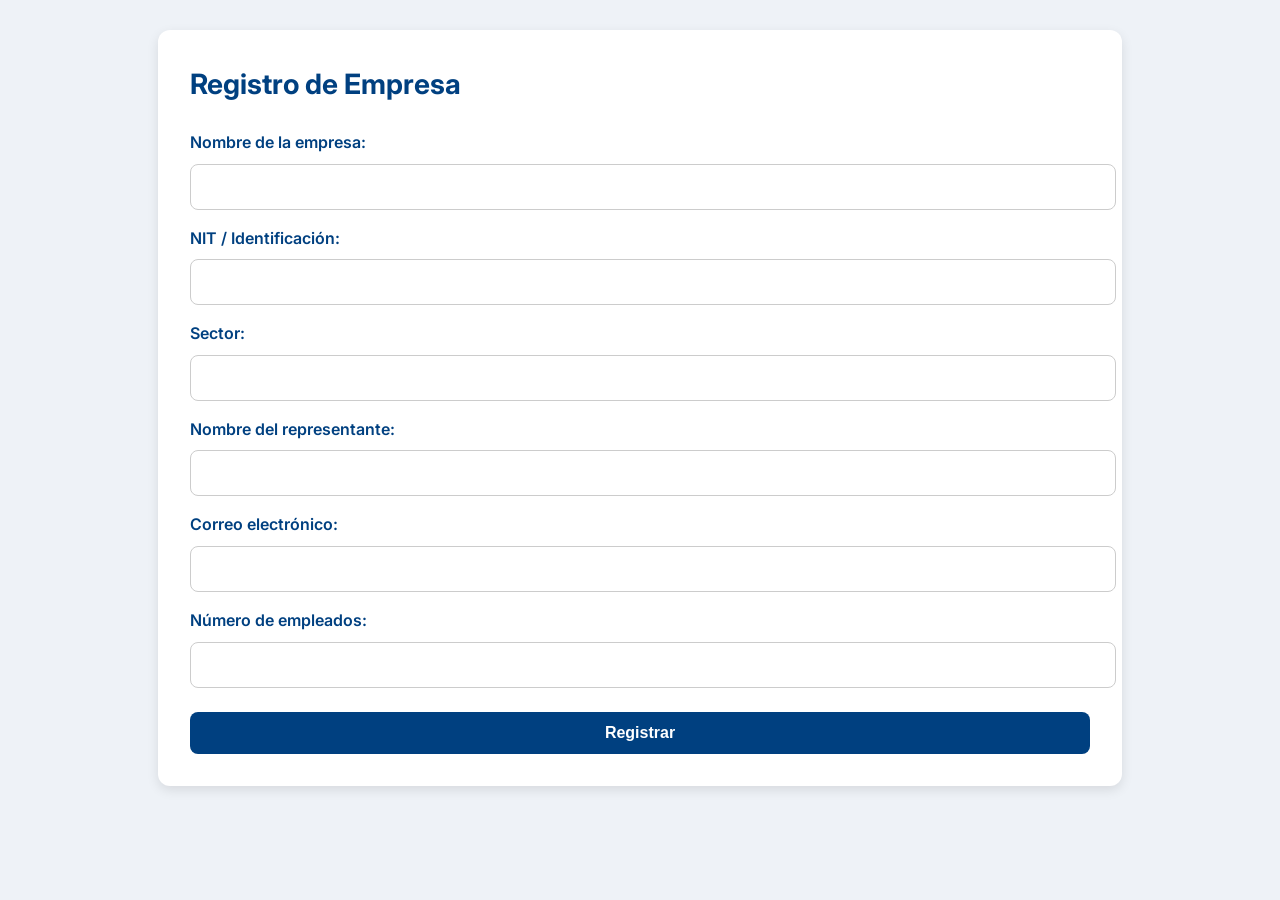
==== index.html @ 95d11a18 "Initial commit" ====
<!DOCTYPE html>
<html lang="es">
<head>
    <meta charset="UTF-8">
    <meta name="viewport" content="width=device-width,initial-scale=1">
    <title>Capacitación ISO 9001 — Curso y Checklist</title>
    <meta name="description" content="Curso interactivo ISO 9001 con checklist, quiz y recursos para despliegue."/>
    
    <style>
        @import url('https://fonts.googleapis.com/css2?family=Inter:wght@400;600;700&display=swap');

        /* Variables y estilos generales */
        :root {
            --bg-color: #eef2f7;
            --header-bg: #004080;
            --header-text: #ffffff;
            --card-bg: #ffffff;
            --primary-color: #004080;
            --secondary-color: #0066cc;
            --text-color: #333;
            --muted-color: #6b7280;
            --shadow: 0 4px 12px rgba(0,0,0,0.1);
        }

        body {
            font-family: 'Inter', 'Segoe UI', Arial, sans-serif;
            margin: 0;
            background: var(--bg-color);
            color: var(--text-color);
            line-height: 1.6;
        }

        /* Estructura principal y animaciones */
        section {
            margin: 30px auto;
            padding: 2rem;
            max-width: 900px;
            border-radius: 12px;
            background: var(--card-bg);
            box-shadow: var(--shadow);
            opacity: 0;
            transform: translateY(20px);
            animation: fadeIn 0.8s forwards;
            transition: transform 0.3s ease, box-shadow 0.3s ease;
        }

        section:hover {
            transform: translateY(18px);
            box-shadow: 0 6px 15px rgba(0,0,0,0.15);
        }

        @keyframes fadeIn {
            to {
                opacity: 1;
                transform: translateY(0);
            }
        }
        
        header {
            background: var(--header-bg);
            color: var(--header-text);
            padding: 2.5rem 2rem;
            text-align: center;
            box-shadow: var(--shadow);
        }

        header h1 {
            margin: 0 0 0.5rem 0;
            font-size: 2rem;
        }

        header p {
            margin: 0;
            font-size: 1rem;
            color: rgba(255, 255, 255, 0.8);
        }

        h2 {
            color: var(--primary-color);
            margin-top: 0;
            font-size: 1.75rem;
        }

        h3 {
            color: var(--secondary-color);
            margin-top: 2rem;
            margin-bottom: 1rem;
        }
        
        /* Formulario y botones */
        label {
            display: block;
            margin-top: 1rem;
            font-weight: 600;
            color: var(--primary-color);
        }

        input, textarea {
            width: 100%;
            padding: 12px;
            margin-top: 0.5rem;
            border-radius: 8px;
            border: 1px solid #ccc;
            font-size: 1rem;
            font-family: inherit;
            transition: border-color 0.3s ease;
        }

        input:focus, textarea:focus {
            outline: none;
            border-color: var(--secondary-color);
        }
        
        button {
            width: 100%;
            padding: 12px;
            margin-top: 1.5rem;
            border-radius: 8px;
            border: none;
            font-size: 1rem;
            font-weight: 600;
            background: var(--primary-color);
            color: var(--header-text);
            cursor: pointer;
            transition: background-color 0.3s ease, transform 0.2s ease;
        }

        button:hover {
            background: var(--secondary-color);
            transform: translateY(-2px);
        }

        #registroExitoso button {
            margin-top: 1rem;
        }
        
        /* Secciones ocultas */
        .seccion-oculta {
            display: none;
        }
        
        /* Lista y checklist */
        ul, ol {
            padding-left: 20px;
        }
        
        li {
            margin-bottom: 0.5rem;
        }

        .checklist-item {
            display: flex;
            align-items: center;
            gap: 12px;
            background: #f8f9fc;
            padding: 12px;
            border: 1px solid #ddd;
            border-radius: 8px;
            margin-bottom: 0.75rem;
            transition: background-color 0.3s ease, transform 0.2s ease;
        }

        .checklist-item:hover {
            background-color: #eef2f7;
            transform: translateX(5px);
        }

        .checklist-item input[type="checkbox"] {
            width: auto;
            margin: 0;
            transform: scale(1.2);
        }

        .checklist-item label {
            flex-grow: 1;
            margin: 0;
            cursor: pointer;
        }

        .checklist-item button {
            width: auto;
            padding: 6px 12px;
            margin: 0;
            background-color: #dc3545;
            transition: background-color 0.3s ease, transform 0.2s ease;
        }

        .checklist-item button:hover {
            background-color: #c82333;
            transform: scale(1.05);
        }

        /* Quiz */
        .quiz-question {
            background: #f8f9fc;
            padding: 1.5rem;
            border-radius: 8px;
            border: 1px solid #ddd;
            margin-bottom: 1rem;
            transition: transform 0.2s ease, box-shadow 0.2s ease;
        }
        
        .quiz-question:hover {
            transform: scale(1.02);
            box-shadow: 0 4px 8px rgba(0,0,0,0.05);
        }

        .quiz-question strong {
            display: block;
            margin-bottom: 1rem;
            font-size: 1.1rem;
        }

        .quiz-question div {
            padding: 10px;
            border-radius: 6px;
            border: 1px solid #e0e0e0;
            margin-top: 0.5rem;
            cursor: pointer;
            transition: background-color 0.3s ease, border-color 0.3s ease, transform 0.2s ease;
        }

        .quiz-question div:hover {
            background-color: #eef2f7;
            transform: translateY(-2px);
        }

        .quiz-question div.selected {
            background-color: #d4edda;
            border-color: #28a745;
            font-weight: 600;
            animation: popIn 0.3s forwards;
        }

        @keyframes popIn {
            0% { transform: scale(0.9); opacity: 0; }
            100% { transform: scale(1); opacity: 1; }
        }

        #quiz-result {
            margin-top: 1rem;
            font-weight: 600;
        }

        /* Certificado */
        #certificate {
            text-align: center;
            padding: 2rem;
            background-color: #f7f9fc;
            border: 2px dashed var(--primary-color);
            transition: transform 0.5s ease-in-out;
            animation: bounceIn 1s forwards;
        }

        @keyframes bounceIn {
            0% { transform: scale(0.3); opacity: 0; }
            50% { transform: scale(1.1); }
            100% { transform: scale(1); opacity: 1; }
        }

        #certificate h3 {
            margin-top: 0;
            color: var(--primary-color);
        }

        /* Enlaces de navegación */
        .nav-button {
            width:auto; 
            margin:0 5px; 
            background: var(--primary-color); 
            color:white; 
            text-decoration:none; 
            padding:12px 20px; 
            border-radius:8px; 
            transition: background-color 0.3s, transform 0.2s;
            display: inline-block;
        }

        .nav-button:hover {
            background: var(--secondary-color);
            transform: translateY(-2px);
        }
    </style>
</head>
<body>

    <section id="registro-empresa">
        <h2>Registro de Empresa</h2>
        <form id="formRegistro">
            <label>Nombre de la empresa:</label>
            <input type="text" id="empresa" required>
            <label>NIT / Identificación:</label>
            <input type="text" id="nit" required>
            <label>Sector:</label>
            <input type="text" id="sector" required>
            <label>Nombre del representante:</label>
            <input type="text" id="representante" required>
            <label>Correo electrónico:</label>
            <input type="email" id="correo" required>
            <label>Número de empleados:</label>
            <input type="number" id="empleados" required>
            <button type="submit">Registrar</button>
        </form>

        <div id="registroExitoso" class="seccion-oculta" style="margin-top:15px;">
            <h3>✅ Registro exitoso</h3>
            <p>Bienvenido <span id="empresaGuardada"></span> al curso de Capacitación ISO 9001.</p>
            <button onclick="iniciarCapacitacion()">Iniciar capacitación</button>
        </div>
    </section>

    <div id="cursoCapacitacion" class="seccion-oculta">
        <header>
            <img src="data:image/svg+xml,%3Csvg xmlns='http://www.w3.org/2000/svg' width='52' height='52' viewBox='0 0 24 24'%3E%3Crect width='24' height='24' rx='6' fill='%230b63d6'/%3E%3Ctext x='50%25' y='58%25' font-size='12' font-family='Arial' text-anchor='middle' fill='white'%3EQ%3C/text%3E%3C/svg%3E" alt="logo">
            <div>
                <h1>Capacitación ISO 9001 — Curso y Checklist</h1>
                <p>Incluye checklist, exportable, quiz con certificado y recursos para despliegue.</p>
            </div>
            <div>
                <button onclick="exportAll()">Exportar checklist (CSV)</button>
                <button onclick="resetChecklist()">Reset checklist</button>
            </div>
        </header>
        
        <nav style="text-align:center; padding:15px; background:#fff; border-radius:12px; margin:20px auto; max-width:900px; box-shadow:var(--shadow)">
            <a href="#contenido" class="nav-button">Contenido</a>
            <a href="#checklist" class="nav-button">Checklist</a>
            <a href="#quiz" class="nav-button">Quiz</a>
            <a href="#recursos" class="nav-button">Recursos</a>
        </nav>

        <main>
            <section id="contenido">
                <h2>Contenido del curso</h2>
                <div id="mod-1">
                    <h3>Módulo 1 — Introducción a ISO 9001</h3>
                    <p>Contexto, beneficios y estructura de alto nivel.</p>
                    <ul>
                        <li>Historia y evolución</li>
                        <li>Principios de la gestión de calidad</li>
                    </ul>
                </div>
                <div id="mod-2">
                    <h3>Módulo 2 — Requisitos clave</h3>
                    <p>Cláusulas principales y su interpretación práctica.</p>
                    <ul>
                        <li>Contexto de la organización (4)</li>
                        <li>Liderazgo (5) y planificación (6)</li>
                        <li>Operación (8) y soporte (7)</li>
                        <li>Evaluación del desempeño (9) y mejora (10)</li>
                    </ul>
                </div>
                <div id="mod-3">
                    <h3>Módulo 3 — Implementación práctica</h3>
                    <p>Cómo iniciar, priorizar y documentar.</p>
                    <ol>
                        <li>Diagnóstico y mapa de procesos</li>
                        <li>Definición de alcance y política</li>
                        <li>Registros, procedimientos y responsabilidades</li>
                    </ol>
                </div>
                <div id="mod-4">
                    <h3>Módulo 4 — Auditoría y mejora</h3>
                    <p>Preparación de auditorías, no conformidades y acciones correctivas.</p>
                </div>
                <hr>
                <section id="recursos">
                    <h3>Recursos y plantillas</h3>
                    <ul>
                        <li><a href="#">Plantilla: Política de Calidad (DOCX)</a></li>
                        <li><a href="#">Checklist de Auditoría Interna (XLSX)</a></li>
                        <li><a href="#">Ejemplo: Informe de No Conformidad (PDF)</a></li>
                    </ul>
                    <p>(Reemplaza los enlaces con tus archivos o rutas internas.)</p>
                </section>
            </section>

            <section id="checklist">
                <h2>Checklist de verificación (guardado local)</h2>
                <p>Marca los ítems y guarda el estado en tu navegador. También puedes exportar como CSV.</p>
                <div id="checklist-list"></div>
                <div>
                    <button onclick="addCustomItem()">Añadir ítem</button>
                    <button onclick="saveChecklist()">Guardar (local)</button>
                    <button onclick="exportChecklist()">Exportar visible (CSV)</button>
                    <button onclick="openNotes()">Notas de auditoría</button>
                </div>
                <div id="notes" class="seccion-oculta">
                    <h4>Notas de auditoría</h4>
                    <textarea id="audit-notes" placeholder="Escribe observaciones..."></textarea>
                    <div><button onclick="saveNotes()">Guardar notas</button></div>
                </div>
            </section>

            <section id="quiz">
                <h2>Quiz: Comprueba tus conocimientos</h2>
                <p>Responde y, si alcanzas 60% o más, genera certificado.</p>
                <div id="quiz-area">
                    </div>
                <div>
                    <button onclick="submitQuiz()">Enviar respuestas</button>
                    <div id="quiz-result"></div>
                </div>
                <div id="certificate" class="seccion-oculta">
                    <div>
                        <h3>Certificado de participación</h3>
                        <p id="cert-name">Nombre: —</p>
                        <p id="cert-score">Puntaje: —</p>
                        <p>Imprime o guarda esta sección como PDF.</p>
                        <div><button onclick="window.print()">Imprimir / Guardar PDF</button></div>
                    </div>
                </div>
            </section>
        </main>
        
        <aside style="text-align:center; padding:15px; background:#fff; border-radius:12px; margin:20px auto; max-width:900px; box-shadow:var(--shadow)">
            <h3>Información adicional</h3>
            <p>Este curso fue diseñado para ser un recurso simple y portable.</p>
            <p>Se puede desplegar en cualquier servidor estático como GitHub Pages o Netlify.</p>
        </aside>

        <footer>
            © Curso ISO 9001 • Generado automáticamente • Versión: 2.1
        </footer>
    </div>

    <script>
        // Funciones del formulario de registro
        document.getElementById("formRegistro").addEventListener("submit", function(e){
            e.preventDefault();
            const registro = {
                empresa: document.getElementById("empresa").value,
                nit: document.getElementById("nit").value,
                sector: document.getElementById("sector").value,
                representante: document.getElementById("representante").value,
                correo: document.getElementById("correo").value,
                empleados: document.getElementById("empleados").value
            };
            localStorage.setItem("registroEmpresa", JSON.stringify(registro));
            document.getElementById("empresaGuardada").textContent = registro.empresa;
            document.getElementById("formRegistro").style.display = "none";
            document.getElementById("registroExitoso").style.display = "block";
        });

        function iniciarCapacitacion(){
            document.getElementById("registro-empresa").style.display = "none";
            document.getElementById("cursoCapacitacion").style.display = "block";
        }

        // Funciones del checklist y quiz
        const DEFAULT_CHECKLIST = [
            {id: 'cl1', text: 'La política de calidad está documentada y comunicada.', done:false},
            {id: 'cl2', text: 'Los objetivos de calidad son medibles y están actualizados.', done:false},
            {id: 'cl3', text: 'Se han identificado y evaluado riesgos y oportunidades.', done:false},
            {id: 'cl4', text: 'Existen registros de capacitación del personal.', done:false},
            {id: 'cl5', text: 'Se realizan auditorías internas periódicas.', done:false},
            {id: 'cl6', text: 'Se aplican acciones correctivas y se verifican sus resultados.', done:false},
            {id: 'cl7', text: 'Indicadores de desempeño son monitoreados y analizados.', done:false},
            {id: 'cl8', text: 'Existe un plan de mejora continua actualizado.', done:false}
        ];
        function loadChecklist(){
            const raw = localStorage.getItem('iso_checklist_v2');
            try{
                if(raw){return JSON.parse(raw);} else {return DEFAULT_CHECKLIST.slice();}
            }catch(e){return DEFAULT_CHECKLIST.slice();}
        }
        function renderChecklist(){
            const list = document.getElementById('checklist-list');
            list.innerHTML='';
            const items = loadChecklist();
            items.forEach(item=>{
                const div = document.createElement('div'); div.classList.add('checklist-item');
                const cb = document.createElement('input'); cb.type='checkbox'; cb.id=item.id; cb.checked=!!item.done;
                cb.addEventListener('change',()=>{toggleItem(item.id, cb.checked)});
                const label = document.createElement('label'); label.htmlFor=item.id; label.textContent=item.text;
                const del = document.createElement('button'); del.textContent='Eliminar'; del.onclick=()=>{deleteItem(item.id)};
                div.appendChild(cb); div.appendChild(label); div.appendChild(del);
                list.appendChild(div);
            });
        }
        function saveChecklist(){
            const items = loadChecklist();
            localStorage.setItem('iso_checklist_v2', JSON.stringify(items));
            alert('Checklist guardado en este navegador.');
        }
        function toggleItem(id, val){
            const items = loadChecklist();
            const found = items.map(i=> i.id===id? {...i, done:val}: i);
            localStorage.setItem('iso_checklist_v2', JSON.stringify(found));
            renderChecklist();
        }
        function addCustomItem(){
            const text = prompt('Texto del nuevo ítem:'); if(!text) return;
            const items = loadChecklist();
            const id = 'cl'+Date.now(); items.push({id,text,done:false});
            localStorage.setItem('iso_checklist_v2', JSON.stringify(items)); renderChecklist();
        }
        function deleteItem(id){
            if(!confirm('Eliminar ítem?')) return; const items = loadChecklist().filter(i=>i.id!==id); localStorage.setItem('iso_checklist_v2', JSON.stringify(items)); renderChecklist();
        }
        function exportChecklist(){
            const items = loadChecklist();
            let csv = 'id,text,done\n';
            items.forEach(i=>{csv+=`"${i.id}","${i.text.replace(/\"/g,'""')}",${i.done}\n`;});
            const blob = new Blob([csv],{type:'text/csv'}); const url=URL.createObjectURL(blob);
            const a=document.createElement('a'); a.href=url; a.download='checklist_iso9001.csv'; document.body.appendChild(a); a.click(); a.remove(); URL.revokeObjectURL(url);
        }
        function exportAll(){
            exportChecklist();
        }
        function resetChecklist(){
            if(!confirm('Restablecer checklist por defecto? Se perderán cambios.')) return; localStorage.removeItem('iso_checklist_v2'); renderChecklist();
        }
        function openNotes(){document.getElementById('notes').style.display = 'block';}
        function saveNotes(){const text=document.getElementById('audit-notes').value; localStorage.setItem('iso_notes_v2', text); alert('Notas guardadas.');}
        
        // Load saved notes
        document.addEventListener('DOMContentLoaded',()=>{
            const notes = localStorage.getItem('iso_notes_v2'); if(notes) document.getElementById('audit-notes').value = notes;
            if(!localStorage.getItem('iso_checklist_v2')) localStorage.setItem('iso_checklist_v2', JSON.stringify(DEFAULT_CHECKLIST));
            renderChecklist();
            renderQuiz();
        });

        const QUIZ = [
            {q:'¿Qué representa ISO 9001?', opts:['Un estándar para seguridad de la información','Un estándar para gestión de calidad','Un método de manufactura'], a:1},
            {q:'¿Qué cláusula trata sobre liderazgo?', opts:['4','5','8'], a:1},
            {q:'¿Qué herramienta es útil para analizar causa raíz?', opts:['Diagrama de Ishikawa','Matriz BCG','Análisis PEST'], a:0},
            {q:'¿Qué significa PDCA?', opts:['Plan–Do–Check–Act','Plan–Design–Control–Adjust','Produce–Deliver–Control–Audit'], a:0},
            {q:'Resultado esperado de aplicar ISO 9001', opts:['Mayor satisfacción del cliente','Eliminación total de errores','Menor rotación de personal siempre'], a:0}
        ];
        function renderQuiz(){
            const area = document.getElementById('quiz-area'); area.innerHTML='';
            QUIZ.forEach((item,i)=>{
                const qdiv = document.createElement('div'); qdiv.classList.add('quiz-question'); qdiv.dataset.index=i;
                const strong = document.createElement('strong'); strong.textContent=(i+1)+'. '+item.q; qdiv.appendChild(strong);
                item.opts.forEach((opt,j)=>{
                    const o = document.createElement('div'); o.textContent=opt; o.onclick=()=>{ selectOption(i,j); renderSelected(i,j); };
                    o.dataset.opt=j; qdiv.appendChild(o);
                });
                area.appendChild(qdiv);
            });
        }
        
        const selected = Array(QUIZ.length).fill(null);
        function selectOption(qIndex,optIndex){ selected[qIndex]=optIndex; }
        
        function renderSelected(qIndex,optIndex){ 
            const q = document.querySelectorAll('.quiz-question')[qIndex]; 
            q.querySelectorAll('div').forEach((el,i)=> { 
                if(i===optIndex) el.classList.add('selected'); 
                else el.classList.remove('selected'); 
            }); 
        }

        function submitQuiz(){
            let unanswered = selected.filter(s=>s===null).length;
            if(unanswered>0){ if(!confirm('No has respondido todas las preguntas. Enviar de todas formas?')) return; }
            let score=0; for(let i=0;i<QUIZ.length;i++){ if(selected[i]===QUIZ[i].a) score++; }
            const percent = Math.round((score/QUIZ.length)*100);
            document.getElementById('quiz-result').textContent = `Obtuviste ${score} de ${QUIZ.length} (${percent}%).`;
            if(percent>=60){
                const name = prompt('Nombre para el certificado (o deja vacío):');
                document.getElementById('cert-name').textContent = 'Nombre: ' + (name||'—');
                document.getElementById('cert-score').textContent = 'Puntaje: ' + percent + '%';
                document.getElementById('certificate').style.display = 'block'; document.getElementById('certificate').scrollIntoView({behavior:'smooth'});
            } else { alert('Puntaje insuficiente para certificado. Repasa los módulos y vuelve a intentar.'); }
        }
        
        function saveChecklistState(){
            const items = loadChecklist();
            items.forEach(i=>{ const cb = document.getElementById(i.id); if(cb) i.done = cb.checked; });
            localStorage.setItem('iso_checklist_v2', JSON.stringify(items));
        }
        window.addEventListener('beforeunload', saveChecklistState);
        function exportVisible(){ exportChecklist(); }
    </script>
</body>
</html>
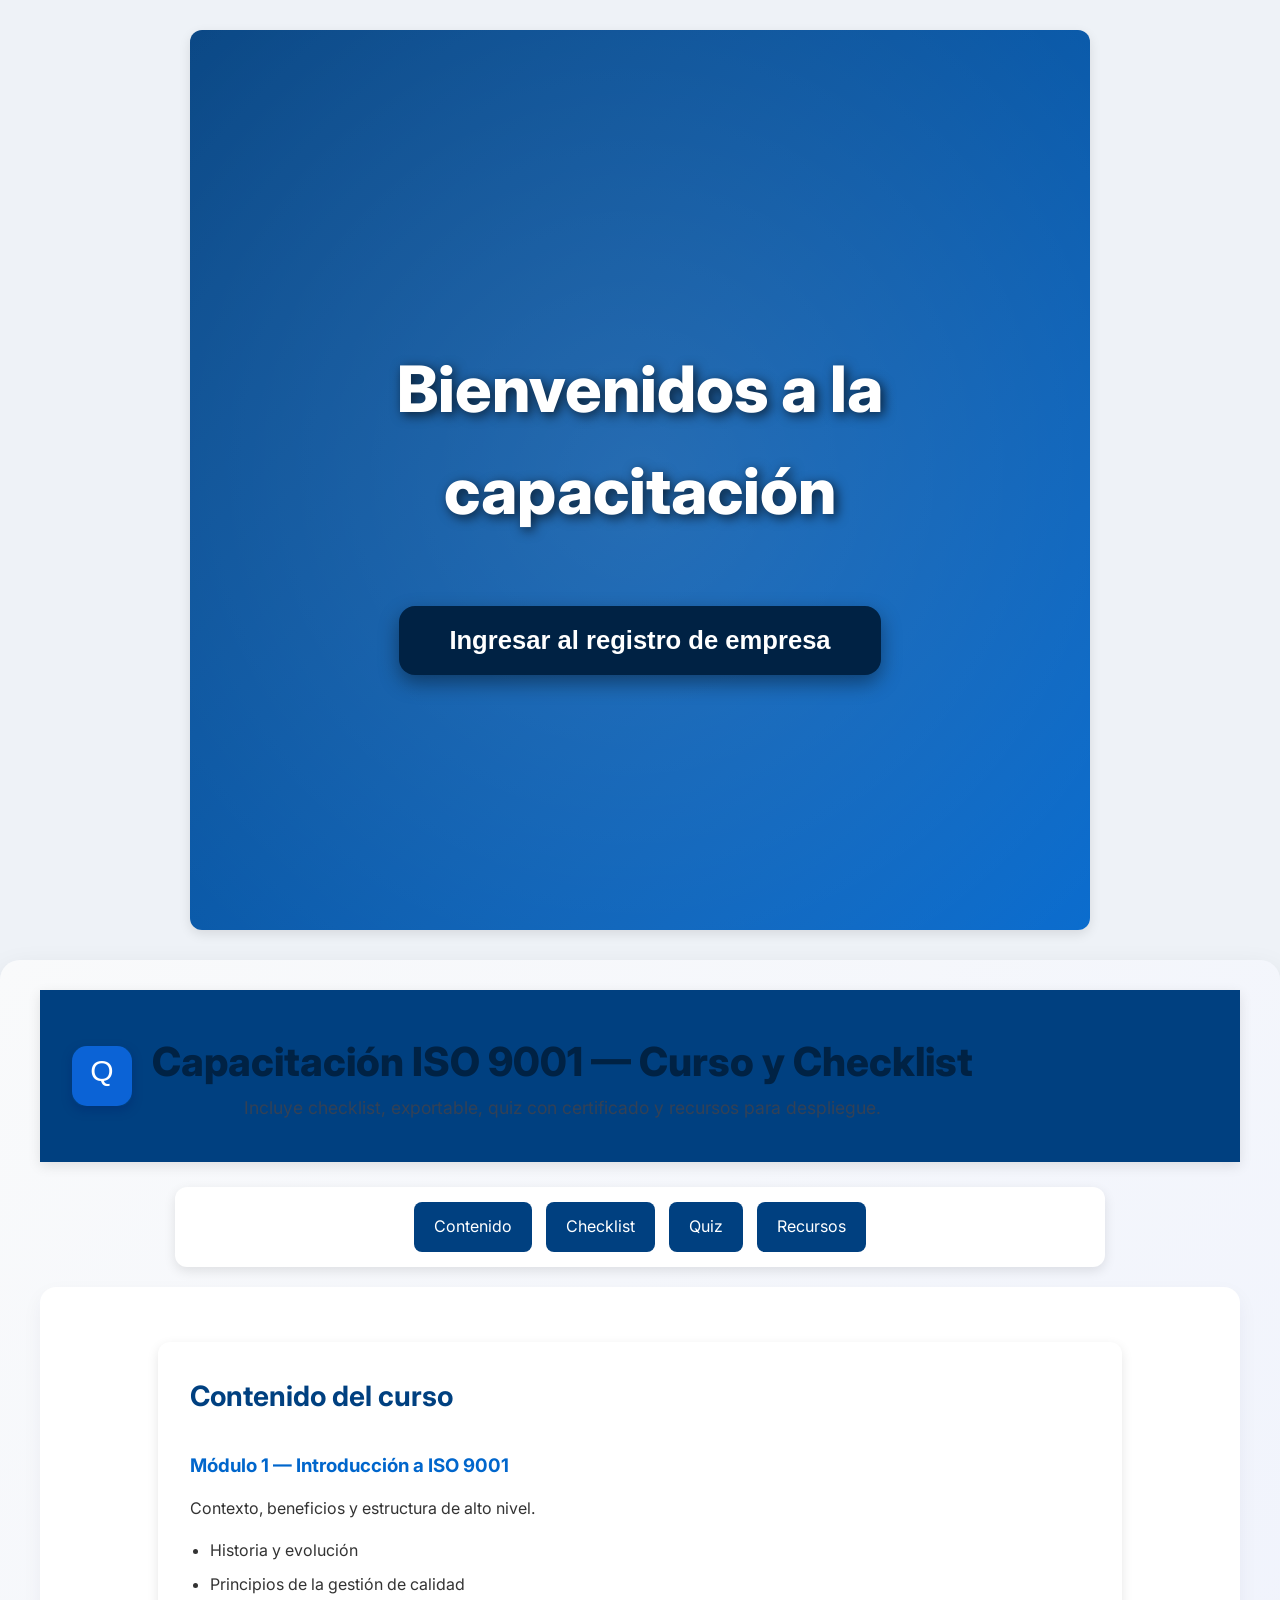
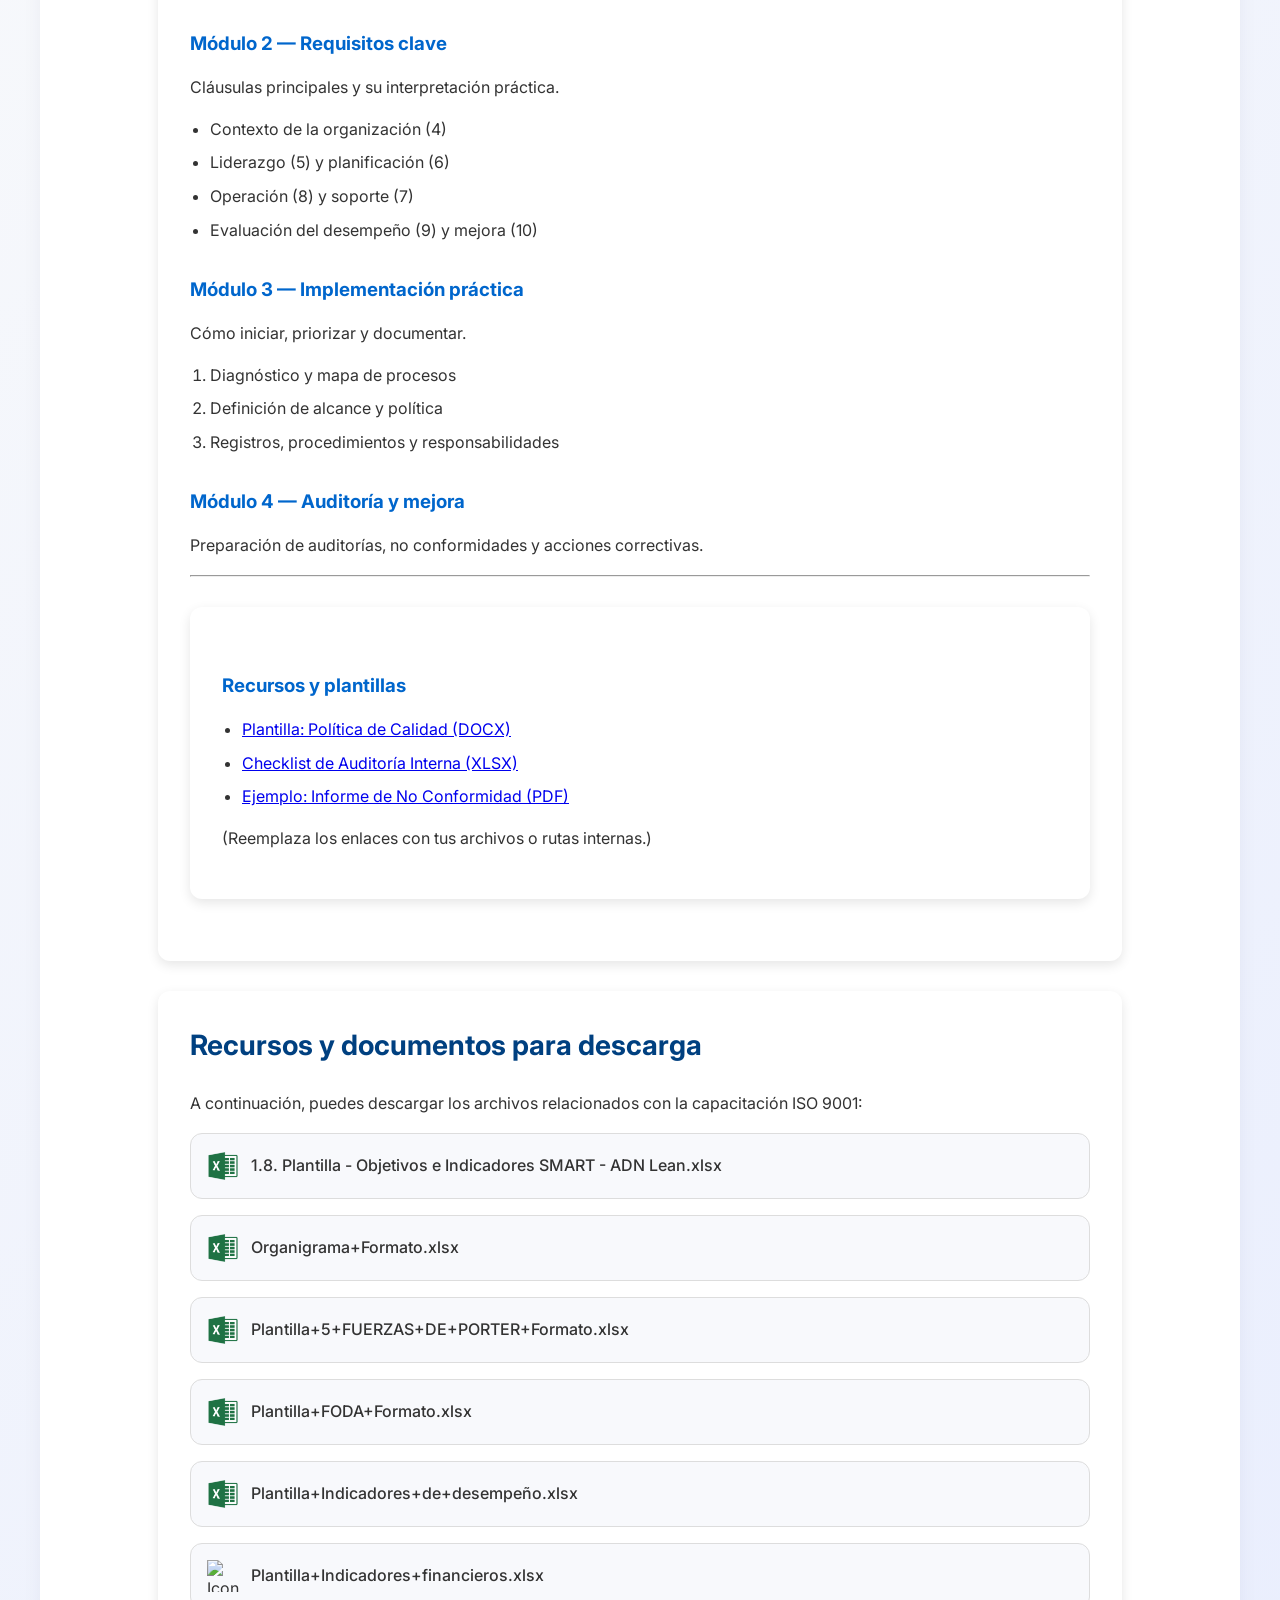
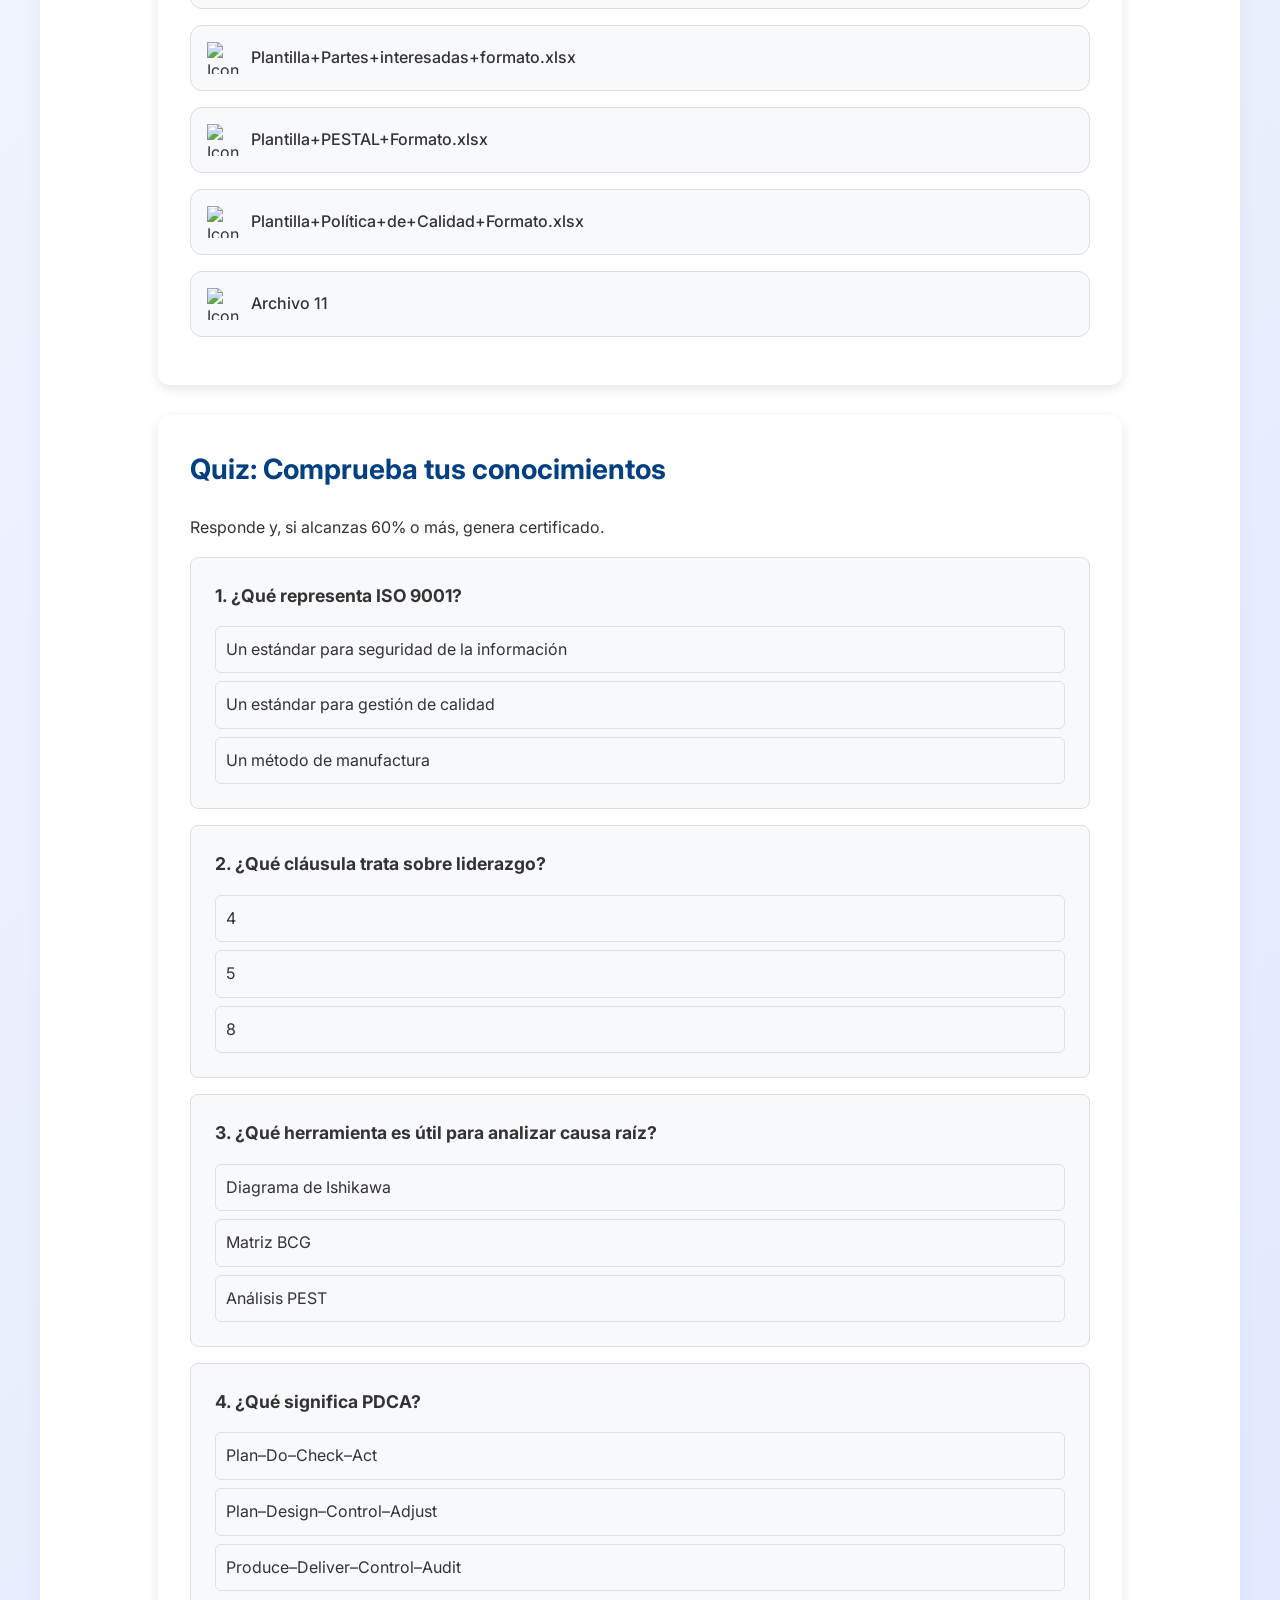
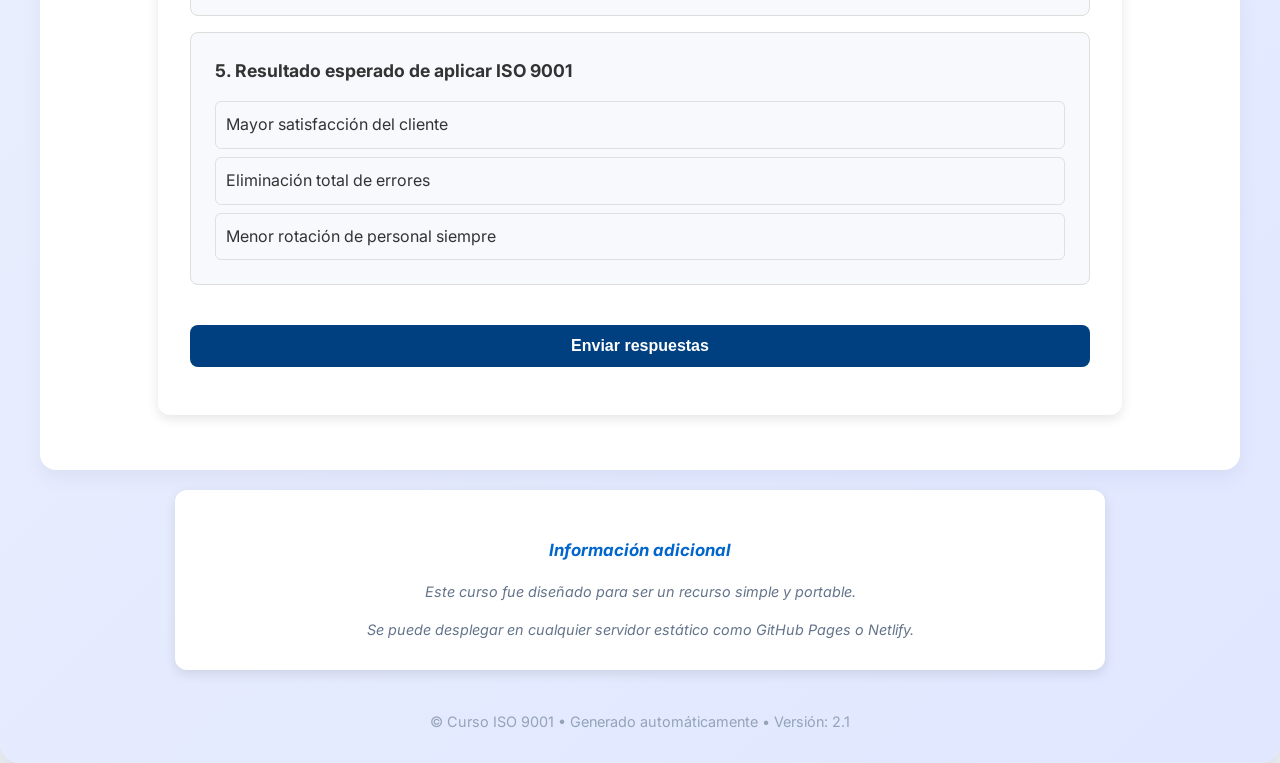
==== commit 8ded4ca8: "`Refactor HTML and CSS for ISO 9001 course website`" ====
--- a/index.html
+++ b/index.html
@@ -6,305 +6,36 @@
     <title>Capacitación ISO 9001 — Curso y Checklist</title>
     <meta name="description" content="Curso interactivo ISO 9001 con checklist, quiz y recursos para despliegue."/>
     
-    <style>
-        @import url('https://fonts.googleapis.com/css2?family=Inter:wght@400;600;700&display=swap');
-
-        /* Variables y estilos generales */
-        :root {
-            --bg-color: #eef2f7;
-            --header-bg: #004080;
-            --header-text: #ffffff;
-            --card-bg: #ffffff;
-            --primary-color: #004080;
-            --secondary-color: #0066cc;
-            --text-color: #333;
-            --muted-color: #6b7280;
-            --shadow: 0 4px 12px rgba(0,0,0,0.1);
-        }
-
-        body {
-            font-family: 'Inter', 'Segoe UI', Arial, sans-serif;
-            margin: 0;
-            background: var(--bg-color);
-            color: var(--text-color);
-            line-height: 1.6;
-        }
-
-        /* Estructura principal y animaciones */
-        section {
-            margin: 30px auto;
-            padding: 2rem;
-            max-width: 900px;
-            border-radius: 12px;
-            background: var(--card-bg);
-            box-shadow: var(--shadow);
-            opacity: 0;
-            transform: translateY(20px);
-            animation: fadeIn 0.8s forwards;
-            transition: transform 0.3s ease, box-shadow 0.3s ease;
-        }
-
-        section:hover {
-            transform: translateY(18px);
-            box-shadow: 0 6px 15px rgba(0,0,0,0.15);
-        }
-
-        @keyframes fadeIn {
-            to {
-                opacity: 1;
-                transform: translateY(0);
-            }
-        }
-        
-        header {
-            background: var(--header-bg);
-            color: var(--header-text);
-            padding: 2.5rem 2rem;
-            text-align: center;
-            box-shadow: var(--shadow);
-        }
-
-        header h1 {
-            margin: 0 0 0.5rem 0;
-            font-size: 2rem;
-        }
-
-        header p {
-            margin: 0;
-            font-size: 1rem;
-            color: rgba(255, 255, 255, 0.8);
-        }
-
-        h2 {
-            color: var(--primary-color);
-            margin-top: 0;
-            font-size: 1.75rem;
-        }
-
-        h3 {
-            color: var(--secondary-color);
-            margin-top: 2rem;
-            margin-bottom: 1rem;
-        }
-        
-        /* Formulario y botones */
-        label {
-            display: block;
-            margin-top: 1rem;
-            font-weight: 600;
-            color: var(--primary-color);
-        }
-
-        input, textarea {
-            width: 100%;
-            padding: 12px;
-            margin-top: 0.5rem;
-            border-radius: 8px;
-            border: 1px solid #ccc;
-            font-size: 1rem;
-            font-family: inherit;
-            transition: border-color 0.3s ease;
-        }
-
-        input:focus, textarea:focus {
-            outline: none;
-            border-color: var(--secondary-color);
-        }
-        
-        button {
-            width: 100%;
-            padding: 12px;
-            margin-top: 1.5rem;
-            border-radius: 8px;
-            border: none;
-            font-size: 1rem;
-            font-weight: 600;
-            background: var(--primary-color);
-            color: var(--header-text);
-            cursor: pointer;
-            transition: background-color 0.3s ease, transform 0.2s ease;
-        }
-
-        button:hover {
-            background: var(--secondary-color);
-            transform: translateY(-2px);
-        }
-
-        #registroExitoso button {
-            margin-top: 1rem;
-        }
-        
-        /* Secciones ocultas */
-        .seccion-oculta {
-            display: none;
-        }
-        
-        /* Lista y checklist */
-        ul, ol {
-            padding-left: 20px;
-        }
-        
-        li {
-            margin-bottom: 0.5rem;
-        }
-
-        .checklist-item {
-            display: flex;
-            align-items: center;
-            gap: 12px;
-            background: #f8f9fc;
-            padding: 12px;
-            border: 1px solid #ddd;
-            border-radius: 8px;
-            margin-bottom: 0.75rem;
-            transition: background-color 0.3s ease, transform 0.2s ease;
-        }
-
-        .checklist-item:hover {
-            background-color: #eef2f7;
-            transform: translateX(5px);
-        }
-
-        .checklist-item input[type="checkbox"] {
-            width: auto;
-            margin: 0;
-            transform: scale(1.2);
-        }
-
-        .checklist-item label {
-            flex-grow: 1;
-            margin: 0;
-            cursor: pointer;
-        }
-
-        .checklist-item button {
-            width: auto;
-            padding: 6px 12px;
-            margin: 0;
-            background-color: #dc3545;
-            transition: background-color 0.3s ease, transform 0.2s ease;
-        }
-
-        .checklist-item button:hover {
-            background-color: #c82333;
-            transform: scale(1.05);
-        }
-
-        /* Quiz */
-        .quiz-question {
-            background: #f8f9fc;
-            padding: 1.5rem;
-            border-radius: 8px;
-            border: 1px solid #ddd;
-            margin-bottom: 1rem;
-            transition: transform 0.2s ease, box-shadow 0.2s ease;
-        }
-        
-        .quiz-question:hover {
-            transform: scale(1.02);
-            box-shadow: 0 4px 8px rgba(0,0,0,0.05);
-        }
-
-        .quiz-question strong {
-            display: block;
-            margin-bottom: 1rem;
-            font-size: 1.1rem;
-        }
-
-        .quiz-question div {
-            padding: 10px;
-            border-radius: 6px;
-            border: 1px solid #e0e0e0;
-            margin-top: 0.5rem;
-            cursor: pointer;
-            transition: background-color 0.3s ease, border-color 0.3s ease, transform 0.2s ease;
-        }
-
-        .quiz-question div:hover {
-            background-color: #eef2f7;
-            transform: translateY(-2px);
-        }
-
-        .quiz-question div.selected {
-            background-color: #d4edda;
-            border-color: #28a745;
-            font-weight: 600;
-            animation: popIn 0.3s forwards;
-        }
-
-        @keyframes popIn {
-            0% { transform: scale(0.9); opacity: 0; }
-            100% { transform: scale(1); opacity: 1; }
-        }
-
-        #quiz-result {
-            margin-top: 1rem;
-            font-weight: 600;
-        }
-
-        /* Certificado */
-        #certificate {
-            text-align: center;
-            padding: 2rem;
-            background-color: #f7f9fc;
-            border: 2px dashed var(--primary-color);
-            transition: transform 0.5s ease-in-out;
-            animation: bounceIn 1s forwards;
-        }
-
-        @keyframes bounceIn {
-            0% { transform: scale(0.3); opacity: 0; }
-            50% { transform: scale(1.1); }
-            100% { transform: scale(1); opacity: 1; }
-        }
-
-        #certificate h3 {
-            margin-top: 0;
-            color: var(--primary-color);
-        }
-
-        /* Enlaces de navegación */
-        .nav-button {
-            width:auto; 
-            margin:0 5px; 
-            background: var(--primary-color); 
-            color:white; 
-            text-decoration:none; 
-            padding:12px 20px; 
-            border-radius:8px; 
-            transition: background-color 0.3s, transform 0.2s;
-            display: inline-block;
-        }
-
-        .nav-button:hover {
-            background: var(--secondary-color);
-            transform: translateY(-2px);
-        }
-    </style>
+    <link rel="stylesheet" href="styles.css">
 </head>
 <body>
 
-    <section id="registro-empresa">
+    <section id="welcome-page">
+        <h1>Bienvenidos a la capacitación</h1>
+        <button onclick="showRegistration()">Ingresar al registro de empresa</button>
+    </section>
+
+    <section id="registro-empresa" style="display: none;">
         <h2>Registro de Empresa</h2>
         <form id="formRegistro">
             <label>Nombre de la empresa:</label>
-            <input type="text" id="empresa" required>
-            <label>NIT / Identificación:</label>
-            <input type="text" id="nit" required>
-            <label>Sector:</label>
-            <input type="text" id="sector" required>
-            <label>Nombre del representante:</label>
-            <input type="text" id="representante" required>
-            <label>Correo electrónico:</label>
+            <input type="text" id="nombre" required>
+            <label>Correo electrónico de contacto:</label>
             <input type="email" id="correo" required>
-            <label>Número de empleados:</label>
-            <input type="number" id="empleados" required>
+            <label>Contraseña:</label>
+            <input type="password" id="password" required>
+            <label>Confirmar contraseña:</label>
+            <input type="password" id="confirmPassword" required>
+            <label>Sector (opcional):</label>
+            <input type="text" id="empresa">
+            <label>Tamaño de la empresa (opcional):</label>
+            <input type="text" id="rol">
             <button type="submit">Registrar</button>
         </form>
 
         <div id="registroExitoso" class="seccion-oculta" style="margin-top:15px;">
             <h3>✅ Registro exitoso</h3>
-            <p>Bienvenido <span id="empresaGuardada"></span> al curso de Capacitación ISO 9001.</p>
+            <p>Bienvenido <span id="usuarioGuardado"></span> al curso de Capacitación ISO 9001.</p>
             <button onclick="iniciarCapacitacion()">Iniciar capacitación</button>
         </div>
     </section>
@@ -315,10 +46,6 @@
             <div>
                 <h1>Capacitación ISO 9001 — Curso y Checklist</h1>
                 <p>Incluye checklist, exportable, quiz con certificado y recursos para despliegue.</p>
-            </div>
-            <div>
-                <button onclick="exportAll()">Exportar checklist (CSV)</button>
-                <button onclick="resetChecklist()">Reset checklist</button>
             </div>
         </header>
         
@@ -376,19 +103,49 @@
             </section>
 
             <section id="checklist">
-                <h2>Checklist de verificación (guardado local)</h2>
-                <p>Marca los ítems y guarda el estado en tu navegador. También puedes exportar como CSV.</p>
-                <div id="checklist-list"></div>
-                <div>
-                    <button onclick="addCustomItem()">Añadir ítem</button>
-                    <button onclick="saveChecklist()">Guardar (local)</button>
-                    <button onclick="exportChecklist()">Exportar visible (CSV)</button>
-                    <button onclick="openNotes()">Notas de auditoría</button>
-                </div>
-                <div id="notes" class="seccion-oculta">
-                    <h4>Notas de auditoría</h4>
-                    <textarea id="audit-notes" placeholder="Escribe observaciones..."></textarea>
-                    <div><button onclick="saveNotes()">Guardar notas</button></div>
+                <h2>Recursos y documentos para descarga</h2>
+                <p>A continuación, puedes descargar los archivos relacionados con la capacitación ISO 9001:</p>
+                <div id="checklist-list">
+<a href="https://drive.usercontent.google.com/download?id=1entrTfrmBxHAU8Ywvt1S9wK7dVYZh9_N&export=download&authuser=0&confirm=t&uuid=42dd57a1-84fc-41f2-a8fb-fdd23bca76d0&at=AKSUxGPPyKQzz7HUGATevE96EWQY:1759538454154" target="_blank" rel="noopener" class="documento-descarga">
+                        <img class="icono-excel" src="icons/pngwing.com.png" alt="Icono Excel">
+                        <span class="texto">1.8. Plantilla - Objetivos e Indicadores SMART - ADN Lean.xlsx</span>
+                    </a>
+<a href="https://drive.usercontent.google.com/download?id=1DT1aQQhtfX6La8N8JfC0PJ01p2K6PaLX&export=download&authuser=0&confirm=t&uuid=d5b862a2-26a5-41b6-9ad1-8a66c4007498&at=AKSUxGMg49u6wQZ-yF2dn4aKKRfv:1759539297123" target="_blank" rel="noopener" class="documento-descarga">
+                        <img class="icono-excel" src="icons/pngwing.com.png" alt="Icono Excel">
+                        <span class="texto">Organigrama+Formato.xlsx</span>
+                    </a>
+<a href="https://drive.usercontent.google.com/download?id=1eGf4oSNb_AlqFdZvtKhBLIk5t7wRxXuV&export=download&authuser=0&confirm=t&uuid=748fa382-4cfd-41f5-a6e4-aefcc1f93482&at=AKSUxGPrUsOvScL2XwT9faGAALhB:1759539328085" target="_blank" rel="noopener" class="documento-descarga">
+                        <img class="icono-excel" src="icons/pngwing.com.png" alt="Icono Excel">
+                        <span class="texto">Plantilla+5+FUERZAS+DE+PORTER+Formato.xlsx</span>
+                    </a>
+<a href="https://drive.usercontent.google.com/download?id=1eW0hRVbcv57UO8ZFyYDEzIXGNyVXX9Gt&export=download&authuser=0&confirm=t&uuid=341083ef-ddd8-44e2-a133-0b20f00423e2&at=AKSUxGNDmbckS7EUASs3eAjHPE_3:1759539347004" target="_blank" rel="noopener" class="documento-descarga">
+                        <img class="icono-excel" src="icons/pngwing.com.png" alt="Icono Excel">
+                        <span class="texto">Plantilla+FODA+Formato.xlsx</span>
+                    </a>
+<a href="https://drive.usercontent.google.com/download?id=1Sr4zFh03GQb8A2a5bDnLpV-ACNldc4ai&export=download&authuser=0&confirm=t&uuid=3159e63e-d4d3-4a27-a8af-3731d88b62f0&at=AKSUxGNCwkcyaNyCN4wAsPl1kYG2:1759539366414" target="_blank" rel="noopener" class="documento-descarga">
+                        <img class="icono-excel" src="icons/pngwing.com.png" alt="Icono Excel">
+                        <span class="texto">Plantilla+Indicadores+de+desempeño.xlsx</span>
+                    </a>
+<a href="https://drive.usercontent.google.com/download?id=1CKf93x97KFKhJ_gUTMuwYAtrkZCWP62S&export=download&authuser=0&confirm=t&uuid=f46aaa3a-37a4-4c98-8b2f-3d3ed764b573&at=AKSUxGNflMDA5H9qFmQ0i6famieP:1759539387242" target="_blank" rel="noopener" class="documento-descarga">
+                        <img class="icono-excel" src="" alt="Icono Excel">
+                        <span class="texto">Plantilla+Indicadores+financieros.xlsx</span>
+                    </a>
+<a href="https://drive.usercontent.google.com/download?id=1QZgRalKW2N1DzX-9e-ChzmbPZN0AIoXs&export=download&authuser=0&confirm=t&uuid=a2c631e7-9016-46f6-8489-011738409df5&at=AKSUxGPdaRoaQsfTxD15ngc8j7gf:1759539405974" target="_blank" rel="noopener" class="documento-descarga">
+                        <img class="icono-excel" src="cons/pngwing.com.png" alt="Icono Excel">
+                        <span class="texto">Plantilla+Partes+interesadas+formato.xlsx</span>
+                    </a>
+<a href="https://drive.usercontent.google.com/download?id=1ccPMywtiuAqWPjAZ9vAzDI6jc3DakxBw&export=download&authuser=0&confirm=t&uuid=e5356bf5-8125-433a-9fa9-76e80573f7d6&at=AKSUxGPAEZzQWvzbhkD2t8Lc5eeM:1759539521332" target="_blank" rel="noopener" class="documento-descarga">
+                        <img class="icono-excel" src="cons/pngwing.com.png" alt="Icono Excel">
+                        <span class="texto">Plantilla+PESTAL+Formato.xlsx</span>
+                    </a>
+<a href="https://drive.usercontent.google.com/download?id=19pURueHpINBIfK03MUGkPmJ_iHmQwjMO&export=download&authuser=0&confirm=t&uuid=94628f2f-c7f8-4b87-b101-260dbd24eff9&at=AKSUxGPXuASFzpMOPEs9GR894n50:1759539617141" target="_blank" rel="noopener" class="documento-descarga">
+                        <img class="icono-excel" src="cons/pngwing.com.png" alt="Icono Excel">
+                        <span class="texto">Plantilla+Política+de+Calidad+Formato.xlsx</span>
+                    </a>
+                    <a href="https://drive.usercontent.google.com/download?id=1PRSYaqz_UNcDVc6qhkuTdNPzFRzXLsYf&export=download&authuser=0&confirm=t&uuid=daeb6624-4d35-4d3e-af82-02c6e7d08dcd&at=AKSUxGM5-nqPyjbf3kex0aO7tntL:1759539736565" target="_blank" rel="noopener" class="documento-descarga">
+                        <img class="icono-excel" src="cons/pngwing.com.png" alt="Icono Excel">
+                        <span class="texto">Archivo 11</span>
+                    </a>
                 </div>
             </section>
 
@@ -428,16 +185,21 @@
         // Funciones del formulario de registro
         document.getElementById("formRegistro").addEventListener("submit", function(e){
             e.preventDefault();
+            const password = document.getElementById("password").value;
+            const confirmPassword = document.getElementById("confirmPassword").value;
+            if(password !== confirmPassword){
+                alert("Las contraseñas no coinciden.");
+                return;
+            }
             const registro = {
+                nombre: document.getElementById("nombre").value,
+                correo: document.getElementById("correo").value,
+                password: password,
                 empresa: document.getElementById("empresa").value,
-                nit: document.getElementById("nit").value,
-                sector: document.getElementById("sector").value,
-                representante: document.getElementById("representante").value,
-                correo: document.getElementById("correo").value,
-                empleados: document.getElementById("empleados").value
+                rol: document.getElementById("rol").value
             };
-            localStorage.setItem("registroEmpresa", JSON.stringify(registro));
-            document.getElementById("empresaGuardada").textContent = registro.empresa;
+            localStorage.setItem("registroUsuario", JSON.stringify(registro));
+            document.getElementById("usuarioGuardado").textContent = registro.nombre;
             document.getElementById("formRegistro").style.display = "none";
             document.getElementById("registroExitoso").style.display = "block";
         });
@@ -447,78 +209,13 @@
             document.getElementById("cursoCapacitacion").style.display = "block";
         }
 
-        // Funciones del checklist y quiz
-        const DEFAULT_CHECKLIST = [
-            {id: 'cl1', text: 'La política de calidad está documentada y comunicada.', done:false},
-            {id: 'cl2', text: 'Los objetivos de calidad son medibles y están actualizados.', done:false},
-            {id: 'cl3', text: 'Se han identificado y evaluado riesgos y oportunidades.', done:false},
-            {id: 'cl4', text: 'Existen registros de capacitación del personal.', done:false},
-            {id: 'cl5', text: 'Se realizan auditorías internas periódicas.', done:false},
-            {id: 'cl6', text: 'Se aplican acciones correctivas y se verifican sus resultados.', done:false},
-            {id: 'cl7', text: 'Indicadores de desempeño son monitoreados y analizados.', done:false},
-            {id: 'cl8', text: 'Existe un plan de mejora continua actualizado.', done:false}
-        ];
-        function loadChecklist(){
-            const raw = localStorage.getItem('iso_checklist_v2');
-            try{
-                if(raw){return JSON.parse(raw);} else {return DEFAULT_CHECKLIST.slice();}
-            }catch(e){return DEFAULT_CHECKLIST.slice();}
-        }
-        function renderChecklist(){
-            const list = document.getElementById('checklist-list');
-            list.innerHTML='';
-            const items = loadChecklist();
-            items.forEach(item=>{
-                const div = document.createElement('div'); div.classList.add('checklist-item');
-                const cb = document.createElement('input'); cb.type='checkbox'; cb.id=item.id; cb.checked=!!item.done;
-                cb.addEventListener('change',()=>{toggleItem(item.id, cb.checked)});
-                const label = document.createElement('label'); label.htmlFor=item.id; label.textContent=item.text;
-                const del = document.createElement('button'); del.textContent='Eliminar'; del.onclick=()=>{deleteItem(item.id)};
-                div.appendChild(cb); div.appendChild(label); div.appendChild(del);
-                list.appendChild(div);
-            });
-        }
-        function saveChecklist(){
-            const items = loadChecklist();
-            localStorage.setItem('iso_checklist_v2', JSON.stringify(items));
-            alert('Checklist guardado en este navegador.');
-        }
-        function toggleItem(id, val){
-            const items = loadChecklist();
-            const found = items.map(i=> i.id===id? {...i, done:val}: i);
-            localStorage.setItem('iso_checklist_v2', JSON.stringify(found));
-            renderChecklist();
-        }
-        function addCustomItem(){
-            const text = prompt('Texto del nuevo ítem:'); if(!text) return;
-            const items = loadChecklist();
-            const id = 'cl'+Date.now(); items.push({id,text,done:false});
-            localStorage.setItem('iso_checklist_v2', JSON.stringify(items)); renderChecklist();
-        }
-        function deleteItem(id){
-            if(!confirm('Eliminar ítem?')) return; const items = loadChecklist().filter(i=>i.id!==id); localStorage.setItem('iso_checklist_v2', JSON.stringify(items)); renderChecklist();
-        }
-        function exportChecklist(){
-            const items = loadChecklist();
-            let csv = 'id,text,done\n';
-            items.forEach(i=>{csv+=`"${i.id}","${i.text.replace(/\"/g,'""')}",${i.done}\n`;});
-            const blob = new Blob([csv],{type:'text/csv'}); const url=URL.createObjectURL(blob);
-            const a=document.createElement('a'); a.href=url; a.download='checklist_iso9001.csv'; document.body.appendChild(a); a.click(); a.remove(); URL.revokeObjectURL(url);
-        }
-        function exportAll(){
-            exportChecklist();
-        }
-        function resetChecklist(){
-            if(!confirm('Restablecer checklist por defecto? Se perderán cambios.')) return; localStorage.removeItem('iso_checklist_v2'); renderChecklist();
-        }
-        function openNotes(){document.getElementById('notes').style.display = 'block';}
-        function saveNotes(){const text=document.getElementById('audit-notes').value; localStorage.setItem('iso_notes_v2', text); alert('Notas guardadas.');}
-        
-        // Load saved notes
+        function showRegistration(){
+            document.getElementById("welcome-page").style.display = "none";
+            document.getElementById("registro-empresa").style.display = "block";
+        }
+
+        // Funciones del quiz
         document.addEventListener('DOMContentLoaded',()=>{
-            const notes = localStorage.getItem('iso_notes_v2'); if(notes) document.getElementById('audit-notes').value = notes;
-            if(!localStorage.getItem('iso_checklist_v2')) localStorage.setItem('iso_checklist_v2', JSON.stringify(DEFAULT_CHECKLIST));
-            renderChecklist();
             renderQuiz();
         });
 
@@ -560,8 +257,9 @@
             const percent = Math.round((score/QUIZ.length)*100);
             document.getElementById('quiz-result').textContent = `Obtuviste ${score} de ${QUIZ.length} (${percent}%).`;
             if(percent>=60){
-                const name = prompt('Nombre para el certificado (o deja vacío):');
-                document.getElementById('cert-name').textContent = 'Nombre: ' + (name||'—');
+                const registro = JSON.parse(localStorage.getItem('registroUsuario'));
+                const name = registro ? registro.nombre : '—';
+                document.getElementById('cert-name').textContent = 'Nombre: ' + name;
                 document.getElementById('cert-score').textContent = 'Puntaje: ' + percent + '%';
                 document.getElementById('certificate').style.display = 'block'; document.getElementById('certificate').scrollIntoView({behavior:'smooth'});
             } else { alert('Puntaje insuficiente para certificado. Repasa los módulos y vuelve a intentar.'); }
--- a/styles.css
+++ b/styles.css
@@ -0,0 +1,425 @@
+@import url('https://fonts.googleapis.com/css2?family=Inter:wght@400;600;700&display=swap');
+
+/* Variables y estilos generales */
+:root {
+  --bg-color: #eef2f7;
+  --header-bg: #004080;
+  --header-text: #ffffff;
+  --card-bg: #ffffff;
+  --primary-color: #004080;
+  --secondary-color: #0066cc;
+  --text-color: #333;
+  --muted-color: #6b7280;
+  --shadow: 0 4px 12px rgba(0,0,0,0.1);
+}
+
+body {
+  font-family: 'Inter', 'Segoe UI', Arial, sans-serif;
+  margin: 0;
+  background: var(--bg-color);
+  color: var(--text-color);
+  line-height: 1.6;
+}
+
+/* Estructura principal */
+header {
+  background: var(--header-bg);
+  color: var(--header-text);
+  padding: 2.5rem 2rem;
+  text-align: center;
+  box-shadow: var(--shadow);
+}
+
+header h1 {
+  margin: 0 0 0.5rem 0;
+  font-size: 2rem;
+}
+
+header p {
+  margin: 0;
+  font-size: 1rem;
+  color: rgba(255, 255, 255, 0.8);
+}
+
+section {
+  margin: 30px auto;
+  padding: 2rem;
+  max-width: 900px;
+  border-radius: 12px;
+  background: var(--card-bg);
+  box-shadow: var(--shadow);
+  opacity: 0;
+  transform: translateY(20px);
+  animation: fadeIn 0.8s forwards;
+  transition: transform 0.3s ease, box-shadow 0.3s ease;
+}
+
+section:hover {
+  transform: translateY(18px);
+  box-shadow: 0 6px 15px rgba(0,0,0,0.15);
+}
+
+@keyframes fadeIn {
+  to {
+    opacity: 1;
+    transform: translateY(0);
+  }
+}
+
+h2 {
+  color: var(--primary-color);
+  margin-top: 0;
+  font-size: 1.75rem;
+}
+
+h3 {
+  color: var(--secondary-color);
+  margin-top: 2rem;
+  margin-bottom: 1rem;
+}
+
+/* Formulario y botones */
+label {
+  display: block;
+  margin-top: 1rem;
+  font-weight: 600;
+  color: var(--primary-color);
+}
+
+input, textarea {
+  width: 100%;
+  padding: 12px;
+  margin-top: 0.5rem;
+  border-radius: 8px;
+  border: 1px solid #ccc;
+  font-size: 1rem;
+  font-family: inherit;
+}
+
+button {
+  width: 100%;
+  padding: 12px;
+  margin-top: 1.5rem;
+  border-radius: 8px;
+  border: none;
+  font-size: 1rem;
+  font-weight: 600;
+  background: var(--primary-color);
+  color: var(--header-text);
+  cursor: pointer;
+  transition: background-color 0.3s ease;
+}
+
+button:hover {
+  background: var(--secondary-color);
+}
+
+#registroExitoso button {
+  margin-top: 1rem;
+}
+
+/* Secciones ocultas */
+#registro-empresa, #cursoCapacitacion {
+  display: block; /* Estos estilos se controlan con JS */
+}
+
+.seccion-oculta {
+  display: none;
+}
+
+/* Lista y checklist */
+ul, ol {
+  padding-left: 20px;
+}
+
+li {
+  margin-bottom: 0.5rem;
+}
+
+.checklist-item {
+  display: flex;
+  align-items: center;
+  gap: 12px;
+  background: #f8f9fc;
+  padding: 12px;
+  border: 1px solid #ddd;
+  border-radius: 8px;
+  margin-bottom: 0.75rem;
+  transition: background-color 0.3s ease;
+}
+
+.checklist-item input[type="checkbox"] {
+  width: auto;
+  margin: 0;
+  transform: scale(1.2);
+}
+
+.checklist-item label {
+  flex-grow: 1;
+  margin: 0;
+  cursor: pointer;
+}
+
+.checklist-item button {
+  width: auto;
+  padding: 6px 12px;
+  margin: 0;
+  background-color: #dc3545;
+  transition: background-color 0.3s ease;
+}
+
+.checklist-item button:hover {
+  background-color: #c82333;
+}
+
+/* Quiz */
+.quiz-question {
+  background: #f8f9fc;
+  padding: 1.5rem;
+  border-radius: 8px;
+  border: 1px solid #ddd;
+  margin-bottom: 1rem;
+}
+
+.quiz-question strong {
+  display: block;
+  margin-bottom: 1rem;
+  font-size: 1.1rem;
+}
+
+.quiz-question div {
+  padding: 10px;
+  border-radius: 6px;
+  border: 1px solid #e0e0e0;
+  margin-top: 0.5rem;
+  cursor: pointer;
+  transition: background-color 0.3s ease, border-color 0.3s ease;
+}
+
+.quiz-question div:hover {
+  background-color: #eef2f7;
+}
+
+.quiz-question div.selected {
+  background-color: #d4edda;
+  border-color: #28a745;
+  font-weight: 600;
+}
+
+#quiz-result {
+  margin-top: 1rem;
+  font-weight: 600;
+}
+
+/* Certificado */
+#certificate {
+  text-align: center;
+  padding: 2rem;
+  background-color: #f7f9fc;
+  border: 2px dashed var(--primary-color);
+}
+#certificate h3 {
+  margin-top: 0;
+  color: var(--primary-color);
+}
+
+/* Estilos para la sección de documentos de descarga */
+.documento-descarga {
+  display: flex;
+  align-items: center;
+  gap: 12px;
+  background: #f8f9fc;
+  padding: 16px;
+  border: 1px solid #ddd;
+  border-radius: 12px;
+  margin-bottom: 1rem;
+  transition: background-color 0.3s ease, transform 0.2s ease, box-shadow 0.3s ease;
+  text-decoration: none;
+  color: var(--text-color);
+}
+
+.documento-descarga:hover {
+  background-color: #eef2f7;
+  transform: translateY(-2px);
+  box-shadow: 0 4px 12px rgba(0,0,0,0.1);
+}
+
+.documento-descarga .icono-excel {
+  width: 32px;
+  height: 32px;
+  flex-shrink: 0;
+}
+
+.documento-descarga .texto {
+  flex-grow: 1;
+  font-weight: 500;
+}
+
+/* Welcome page styles */
+#welcome-page {
+  display: flex;
+  flex-direction: column;
+  justify-content: center;
+  align-items: center;
+  height: 100vh;
+  text-align: center;
+  background: linear-gradient(135deg, #004080, #0066cc);
+  color: white;
+  padding: 40px 20px;
+  box-sizing: border-box;
+  position: relative;
+  overflow: hidden;
+}
+
+#welcome-page::before {
+  content: "";
+  position: absolute;
+  top: -50%;
+  left: -50%;
+  width: 200%;
+  height: 200%;
+  background: radial-gradient(circle at center, rgba(255,255,255,0.15), transparent 70%);
+  animation: pulseGlow 6s ease-in-out infinite;
+  z-index: 0;
+}
+
+@keyframes pulseGlow {
+  0%, 100% { transform: scale(1) translate(0, 0); opacity: 0.6; }
+  50% { transform: scale(1.2) translate(10%, 10%); opacity: 0.3; }
+}
+
+#welcome-page h1 {
+  font-size: 4rem;
+  color: white;
+  margin-bottom: 2.5rem;
+  font-weight: 800;
+  text-shadow: 3px 3px 12px rgba(0,0,0,0.7);
+  position: relative;
+  z-index: 1;
+}
+
+#welcome-page button {
+  width: auto;
+  padding: 20px 50px;
+  font-size: 1.6rem;
+  background-color: #002244;
+  border: none;
+  border-radius: 16px;
+  color: white;
+  cursor: pointer;
+  box-shadow: 0 8px 20px rgba(0,0,0,0.4);
+  transition: background-color 0.3s ease, transform 0.3s ease, box-shadow 0.3s ease;
+  position: relative;
+  z-index: 1;
+}
+
+#welcome-page button:hover {
+  background-color: #004080;
+  transform: translateY(-5px) scale(1.05);
+  box-shadow: 0 12px 28px rgba(0,0,0,0.6);
+}
+
+/* Enlaces de navegación */
+.nav-button {
+  width:auto;
+  margin:0 5px;
+  background: var(--primary-color);
+  color:white;
+  text-decoration:none;
+  padding:12px 20px;
+  border-radius:8px;
+  transition: background-color 0.3s, transform 0.2s;
+  display: inline-block;
+}
+
+.nav-button:hover {
+  background: var(--secondary-color);
+  transform: translateY(-2px);
+}
+
+/* Certificado */
+#certificate {
+  transition: transform 0.5s ease-in-out;
+  animation: bounceIn 1s forwards;
+}
+
+@keyframes bounceIn {
+  0% { transform: scale(0.3); opacity: 0; }
+  50% { transform: scale(1.1); }
+  100% { transform: scale(1); opacity: 1; }
+}
+
+/* Quiz */
+.quiz-question div.selected {
+  animation: popIn 0.3s forwards;
+}
+
+@keyframes popIn {
+  0% { transform: scale(0.9); opacity: 0; }
+  100% { transform: scale(1); opacity: 1; }
+}
+
+/* Diseño para la parte blanca principal */
+#cursoCapacitacion {
+  background: linear-gradient(135deg, #f9fafb, #e0e7ff);
+  border-radius: 20px;
+  padding: 30px 40px;
+  box-shadow: 0 12px 30px rgba(0, 0, 50, 0.1);
+  transition: box-shadow 0.3s ease;
+}
+
+#cursoCapacitacion:hover {
+  box-shadow: 0 20px 40px rgba(0, 0, 80, 0.15);
+}
+
+#cursoCapacitacion header {
+  display: flex;
+  align-items: center;
+  gap: 20px;
+  margin-bottom: 25px;
+}
+
+#cursoCapacitacion header img {
+  width: 60px;
+  height: 60px;
+  border-radius: 12px;
+  box-shadow: 0 4px 12px rgba(0, 0, 80, 0.2);
+}
+
+#cursoCapacitacion header h1 {
+  font-size: 2.5rem;
+  color: #002244;
+  margin: 0;
+  font-weight: 800;
+}
+
+#cursoCapacitacion header p {
+  font-size: 1.1rem;
+  color: #334155;
+  margin: 0;
+}
+
+#cursoCapacitacion nav {
+  margin-bottom: 30px;
+}
+
+#cursoCapacitacion main {
+  background: white;
+  border-radius: 16px;
+  padding: 25px 30px;
+  box-shadow: 0 8px 20px rgba(0, 0, 80, 0.05);
+}
+
+#cursoCapacitacion aside {
+  font-style: italic;
+  color: #64748b;
+  font-size: 0.9rem;
+  margin-top: 30px;
+}
+
+#cursoCapacitacion footer {
+  text-align: center;
+  font-size: 0.9rem;
+  color: #94a3b8;
+  margin-top: 40px;
+}
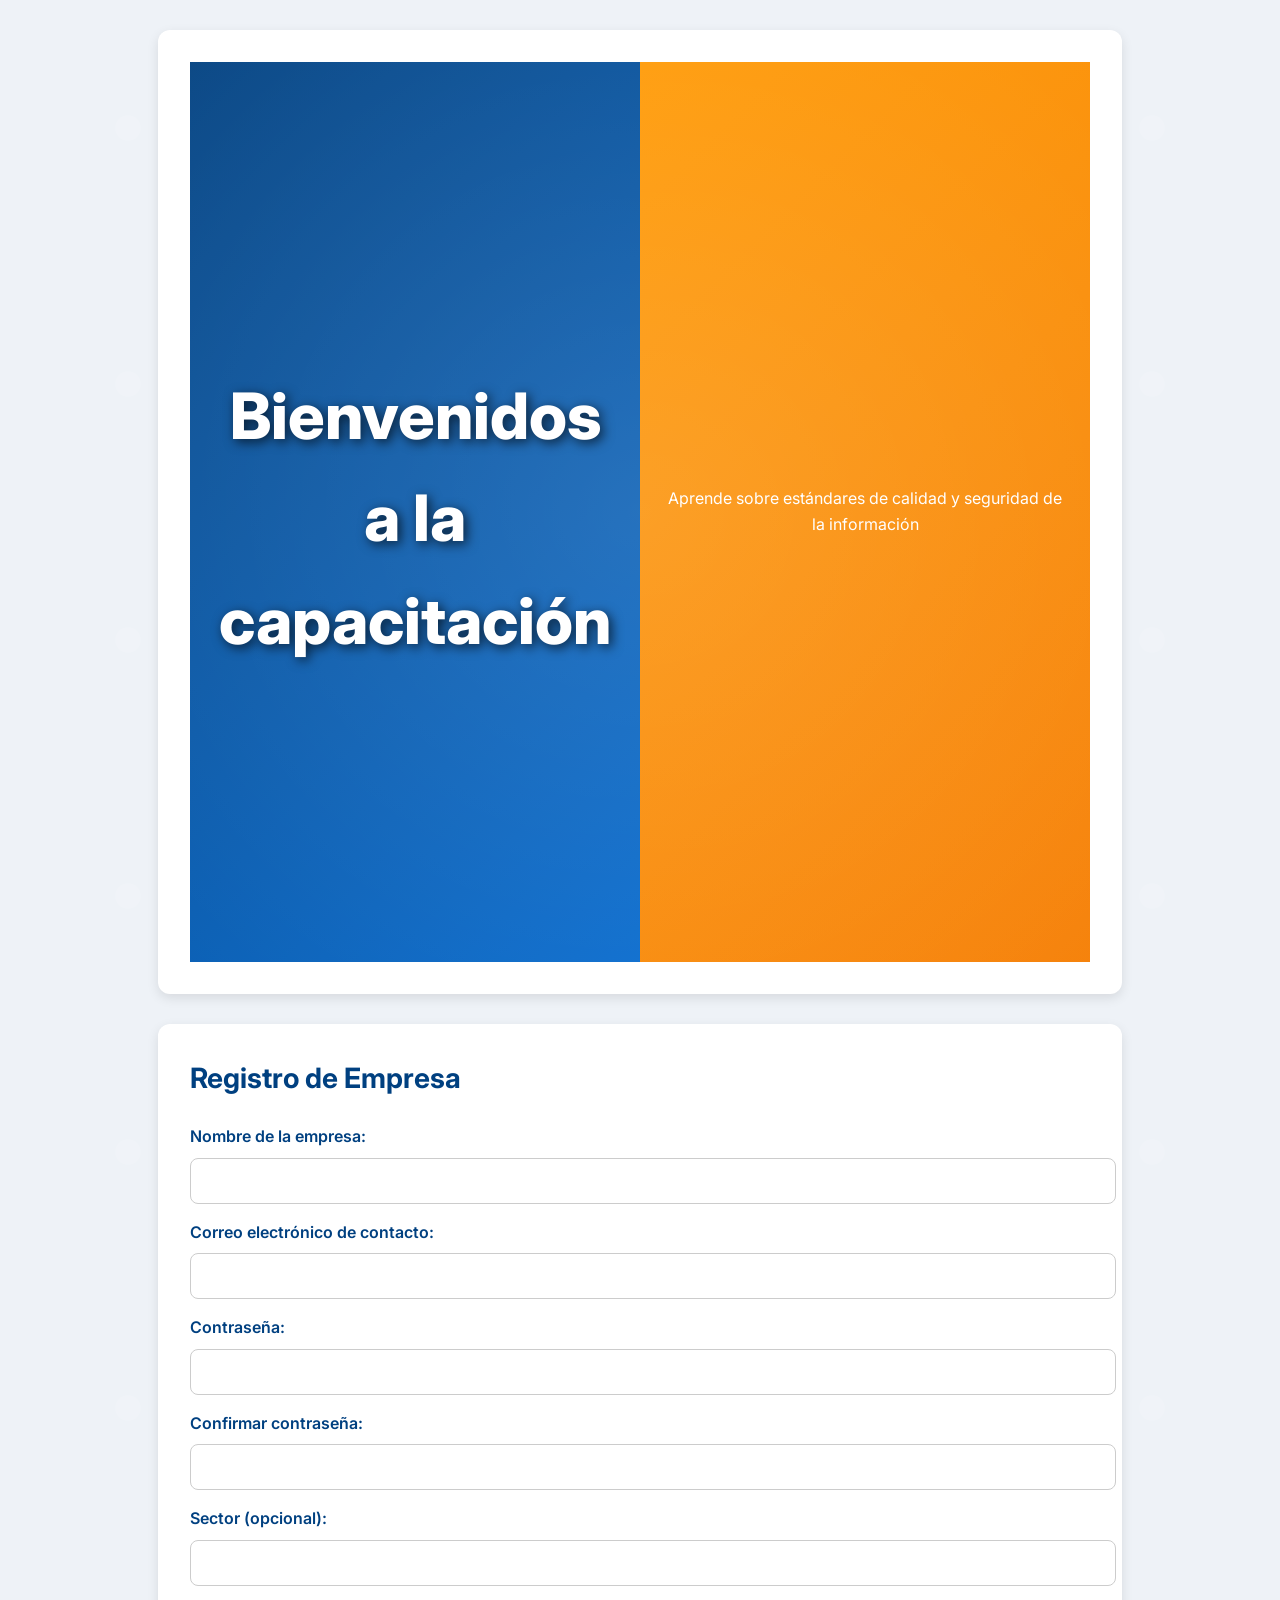
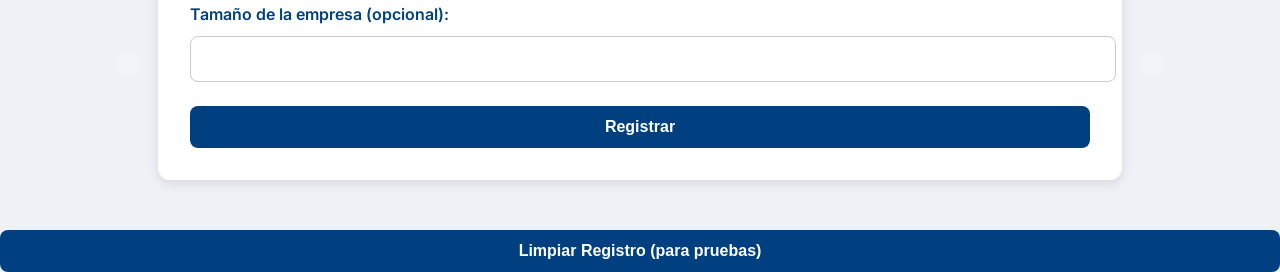
==== commit 906762c0: "2.2.2" ====
--- a/index.html
+++ b/index.html
@@ -2,20 +2,21 @@
 <html lang="es">
 <head>
     <meta charset="UTF-8">
-    <meta name="viewport" content="width=device-width,initial-scale=1">
-    <title>Capacitación ISO 9001 — Curso y Checklist</title>
-    <meta name="description" content="Curso interactivo ISO 9001 con checklist, quiz y recursos para despliegue."/>
-    
+    <meta name="viewport" content="width=device-width, initial-scale=1.0">
+    <title>Página de Inicio - Capacitación ISO 9001</title>
     <link rel="stylesheet" href="styles.css">
 </head>
 <body>
-
     <section id="welcome-page">
-        <h1>Bienvenidos a la capacitación</h1>
-        <button onclick="showRegistration()">Ingresar al registro de empresa</button>
+        <div class="welcome-left">
+            <h1>Bienvenidos a la capacitación</h1>
+        </div>
+        <div class="welcome-right">
+            <p>Aprende sobre estándares de calidad y seguridad de la información</p>
+        </div>
     </section>
 
-    <section id="registro-empresa" style="display: none;">
+    <section id="registro-empresa">
         <h2>Registro de Empresa</h2>
         <form id="formRegistro">
             <label>Nombre de la empresa:</label>
@@ -35,243 +36,63 @@
 
         <div id="registroExitoso" class="seccion-oculta" style="margin-top:15px;">
             <h3>✅ Registro exitoso</h3>
-            <p>Bienvenido <span id="usuarioGuardado"></span> al curso de Capacitación ISO 9001.</p>
-            <button onclick="iniciarCapacitacion()">Iniciar capacitación</button>
+            <p>Bienvenido <span id="usuarioGuardado"></span>. Selecciona el curso:</p>
+            <button onclick="iniciarCapacitacion()">ISO 9001</button>
+            <button onclick="iniciarISO27001()">ISO 27001</button>
         </div>
     </section>
 
-    <div id="cursoCapacitacion" class="seccion-oculta">
-        <header>
-            <img src="data:image/svg+xml,%3Csvg xmlns='http://www.w3.org/2000/svg' width='52' height='52' viewBox='0 0 24 24'%3E%3Crect width='24' height='24' rx='6' fill='%230b63d6'/%3E%3Ctext x='50%25' y='58%25' font-size='12' font-family='Arial' text-anchor='middle' fill='white'%3EQ%3C/text%3E%3C/svg%3E" alt="logo">
-            <div>
-                <h1>Capacitación ISO 9001 — Curso y Checklist</h1>
-                <p>Incluye checklist, exportable, quiz con certificado y recursos para despliegue.</p>
-            </div>
-        </header>
-        
-        <nav style="text-align:center; padding:15px; background:#fff; border-radius:12px; margin:20px auto; max-width:900px; box-shadow:var(--shadow)">
-            <a href="#contenido" class="nav-button">Contenido</a>
-            <a href="#checklist" class="nav-button">Checklist</a>
-            <a href="#quiz" class="nav-button">Quiz</a>
-            <a href="#recursos" class="nav-button">Recursos</a>
-        </nav>
+    <script>
+        document.addEventListener('DOMContentLoaded', function() {
+            const registro = JSON.parse(localStorage.getItem('registroUsuario'));
+            if (registro) {
+                document.getElementById("registro-empresa").style.display = "none";
+                // Assuming course is not here, perhaps redirect or show message
+                alert('Ya estás registrado. Ve a 9001.html para el curso.');
+            }
+        });
 
-        <main>
-            <section id="contenido">
-                <h2>Contenido del curso</h2>
-                <div id="mod-1">
-                    <h3>Módulo 1 — Introducción a ISO 9001</h3>
-                    <p>Contexto, beneficios y estructura de alto nivel.</p>
-                    <ul>
-                        <li>Historia y evolución</li>
-                        <li>Principios de la gestión de calidad</li>
-                    </ul>
-                </div>
-                <div id="mod-2">
-                    <h3>Módulo 2 — Requisitos clave</h3>
-                    <p>Cláusulas principales y su interpretación práctica.</p>
-                    <ul>
-                        <li>Contexto de la organización (4)</li>
-                        <li>Liderazgo (5) y planificación (6)</li>
-                        <li>Operación (8) y soporte (7)</li>
-                        <li>Evaluación del desempeño (9) y mejora (10)</li>
-                    </ul>
-                </div>
-                <div id="mod-3">
-                    <h3>Módulo 3 — Implementación práctica</h3>
-                    <p>Cómo iniciar, priorizar y documentar.</p>
-                    <ol>
-                        <li>Diagnóstico y mapa de procesos</li>
-                        <li>Definición de alcance y política</li>
-                        <li>Registros, procedimientos y responsabilidades</li>
-                    </ol>
-                </div>
-                <div id="mod-4">
-                    <h3>Módulo 4 — Auditoría y mejora</h3>
-                    <p>Preparación de auditorías, no conformidades y acciones correctivas.</p>
-                </div>
-                <hr>
-                <section id="recursos">
-                    <h3>Recursos y plantillas</h3>
-                    <ul>
-                        <li><a href="#">Plantilla: Política de Calidad (DOCX)</a></li>
-                        <li><a href="#">Checklist de Auditoría Interna (XLSX)</a></li>
-                        <li><a href="#">Ejemplo: Informe de No Conformidad (PDF)</a></li>
-                    </ul>
-                    <p>(Reemplaza los enlaces con tus archivos o rutas internas.)</p>
-                </section>
-            </section>
+        document.getElementById('formRegistro').addEventListener('submit', function(e) {
+            e.preventDefault();
+            const nombre = document.getElementById('nombre').value;
+            const correo = document.getElementById('correo').value;
+            const password = document.getElementById('password').value;
+            const confirmPassword = document.getElementById('confirmPassword').value;
+            const empresa = document.getElementById('empresa').value;
+            const rol = document.getElementById('rol').value;
 
-            <section id="checklist">
-                <h2>Recursos y documentos para descarga</h2>
-                <p>A continuación, puedes descargar los archivos relacionados con la capacitación ISO 9001:</p>
-                <div id="checklist-list">
-<a href="https://drive.usercontent.google.com/download?id=1entrTfrmBxHAU8Ywvt1S9wK7dVYZh9_N&export=download&authuser=0&confirm=t&uuid=42dd57a1-84fc-41f2-a8fb-fdd23bca76d0&at=AKSUxGPPyKQzz7HUGATevE96EWQY:1759538454154" target="_blank" rel="noopener" class="documento-descarga">
-                        <img class="icono-excel" src="icons/pngwing.com.png" alt="Icono Excel">
-                        <span class="texto">1.8. Plantilla - Objetivos e Indicadores SMART - ADN Lean.xlsx</span>
-                    </a>
-<a href="https://drive.usercontent.google.com/download?id=1DT1aQQhtfX6La8N8JfC0PJ01p2K6PaLX&export=download&authuser=0&confirm=t&uuid=d5b862a2-26a5-41b6-9ad1-8a66c4007498&at=AKSUxGMg49u6wQZ-yF2dn4aKKRfv:1759539297123" target="_blank" rel="noopener" class="documento-descarga">
-                        <img class="icono-excel" src="icons/pngwing.com.png" alt="Icono Excel">
-                        <span class="texto">Organigrama+Formato.xlsx</span>
-                    </a>
-<a href="https://drive.usercontent.google.com/download?id=1eGf4oSNb_AlqFdZvtKhBLIk5t7wRxXuV&export=download&authuser=0&confirm=t&uuid=748fa382-4cfd-41f5-a6e4-aefcc1f93482&at=AKSUxGPrUsOvScL2XwT9faGAALhB:1759539328085" target="_blank" rel="noopener" class="documento-descarga">
-                        <img class="icono-excel" src="icons/pngwing.com.png" alt="Icono Excel">
-                        <span class="texto">Plantilla+5+FUERZAS+DE+PORTER+Formato.xlsx</span>
-                    </a>
-<a href="https://drive.usercontent.google.com/download?id=1eW0hRVbcv57UO8ZFyYDEzIXGNyVXX9Gt&export=download&authuser=0&confirm=t&uuid=341083ef-ddd8-44e2-a133-0b20f00423e2&at=AKSUxGNDmbckS7EUASs3eAjHPE_3:1759539347004" target="_blank" rel="noopener" class="documento-descarga">
-                        <img class="icono-excel" src="icons/pngwing.com.png" alt="Icono Excel">
-                        <span class="texto">Plantilla+FODA+Formato.xlsx</span>
-                    </a>
-<a href="https://drive.usercontent.google.com/download?id=1Sr4zFh03GQb8A2a5bDnLpV-ACNldc4ai&export=download&authuser=0&confirm=t&uuid=3159e63e-d4d3-4a27-a8af-3731d88b62f0&at=AKSUxGNCwkcyaNyCN4wAsPl1kYG2:1759539366414" target="_blank" rel="noopener" class="documento-descarga">
-                        <img class="icono-excel" src="icons/pngwing.com.png" alt="Icono Excel">
-                        <span class="texto">Plantilla+Indicadores+de+desempeño.xlsx</span>
-                    </a>
-<a href="https://drive.usercontent.google.com/download?id=1CKf93x97KFKhJ_gUTMuwYAtrkZCWP62S&export=download&authuser=0&confirm=t&uuid=f46aaa3a-37a4-4c98-8b2f-3d3ed764b573&at=AKSUxGNflMDA5H9qFmQ0i6famieP:1759539387242" target="_blank" rel="noopener" class="documento-descarga">
-                        <img class="icono-excel" src="" alt="Icono Excel">
-                        <span class="texto">Plantilla+Indicadores+financieros.xlsx</span>
-                    </a>
-<a href="https://drive.usercontent.google.com/download?id=1QZgRalKW2N1DzX-9e-ChzmbPZN0AIoXs&export=download&authuser=0&confirm=t&uuid=a2c631e7-9016-46f6-8489-011738409df5&at=AKSUxGPdaRoaQsfTxD15ngc8j7gf:1759539405974" target="_blank" rel="noopener" class="documento-descarga">
-                        <img class="icono-excel" src="cons/pngwing.com.png" alt="Icono Excel">
-                        <span class="texto">Plantilla+Partes+interesadas+formato.xlsx</span>
-                    </a>
-<a href="https://drive.usercontent.google.com/download?id=1ccPMywtiuAqWPjAZ9vAzDI6jc3DakxBw&export=download&authuser=0&confirm=t&uuid=e5356bf5-8125-433a-9fa9-76e80573f7d6&at=AKSUxGPAEZzQWvzbhkD2t8Lc5eeM:1759539521332" target="_blank" rel="noopener" class="documento-descarga">
-                        <img class="icono-excel" src="cons/pngwing.com.png" alt="Icono Excel">
-                        <span class="texto">Plantilla+PESTAL+Formato.xlsx</span>
-                    </a>
-<a href="https://drive.usercontent.google.com/download?id=19pURueHpINBIfK03MUGkPmJ_iHmQwjMO&export=download&authuser=0&confirm=t&uuid=94628f2f-c7f8-4b87-b101-260dbd24eff9&at=AKSUxGPXuASFzpMOPEs9GR894n50:1759539617141" target="_blank" rel="noopener" class="documento-descarga">
-                        <img class="icono-excel" src="cons/pngwing.com.png" alt="Icono Excel">
-                        <span class="texto">Plantilla+Política+de+Calidad+Formato.xlsx</span>
-                    </a>
-                    <a href="https://drive.usercontent.google.com/download?id=1PRSYaqz_UNcDVc6qhkuTdNPzFRzXLsYf&export=download&authuser=0&confirm=t&uuid=daeb6624-4d35-4d3e-af82-02c6e7d08dcd&at=AKSUxGM5-nqPyjbf3kex0aO7tntL:1759539736565" target="_blank" rel="noopener" class="documento-descarga">
-                        <img class="icono-excel" src="cons/pngwing.com.png" alt="Icono Excel">
-                        <span class="texto">Archivo 11</span>
-                    </a>
-                </div>
-            </section>
-
-            <section id="quiz">
-                <h2>Quiz: Comprueba tus conocimientos</h2>
-                <p>Responde y, si alcanzas 60% o más, genera certificado.</p>
-                <div id="quiz-area">
-                    </div>
-                <div>
-                    <button onclick="submitQuiz()">Enviar respuestas</button>
-                    <div id="quiz-result"></div>
-                </div>
-                <div id="certificate" class="seccion-oculta">
-                    <div>
-                        <h3>Certificado de participación</h3>
-                        <p id="cert-name">Nombre: —</p>
-                        <p id="cert-score">Puntaje: —</p>
-                        <p>Imprime o guarda esta sección como PDF.</p>
-                        <div><button onclick="window.print()">Imprimir / Guardar PDF</button></div>
-                    </div>
-                </div>
-            </section>
-        </main>
-        
-        <aside style="text-align:center; padding:15px; background:#fff; border-radius:12px; margin:20px auto; max-width:900px; box-shadow:var(--shadow)">
-            <h3>Información adicional</h3>
-            <p>Este curso fue diseñado para ser un recurso simple y portable.</p>
-            <p>Se puede desplegar en cualquier servidor estático como GitHub Pages o Netlify.</p>
-        </aside>
-
-        <footer>
-            © Curso ISO 9001 • Generado automáticamente • Versión: 2.1
-        </footer>
-    </div>
-
-    <script>
-        // Funciones del formulario de registro
-        document.getElementById("formRegistro").addEventListener("submit", function(e){
-            e.preventDefault();
-            const password = document.getElementById("password").value;
-            const confirmPassword = document.getElementById("confirmPassword").value;
-            if(password !== confirmPassword){
-                alert("Las contraseñas no coinciden.");
+            if (password !== confirmPassword) {
+                alert('Las contraseñas no coinciden.');
                 return;
             }
-            const registro = {
-                nombre: document.getElementById("nombre").value,
-                correo: document.getElementById("correo").value,
-                password: password,
-                empresa: document.getElementById("empresa").value,
-                rol: document.getElementById("rol").value
+
+            const registroUsuario = {
+                nombre: nombre,
+                correo: correo,
+                empresa: empresa,
+                rol: rol
             };
-            localStorage.setItem("registroUsuario", JSON.stringify(registro));
-            document.getElementById("usuarioGuardado").textContent = registro.nombre;
-            document.getElementById("formRegistro").style.display = "none";
-            document.getElementById("registroExitoso").style.display = "block";
+
+            localStorage.setItem('registroUsuario', JSON.stringify(registroUsuario));
+            document.getElementById('usuarioGuardado').textContent = nombre;
+            document.getElementById('formRegistro').style.display = 'none';
+            document.getElementById('registroExitoso').style.display = 'block';
         });
 
-        function iniciarCapacitacion(){
-            document.getElementById("registro-empresa").style.display = "none";
-            document.getElementById("cursoCapacitacion").style.display = "block";
+        function iniciarCapacitacion() {
+            window.location.href = '9001.html';
         }
 
-        function showRegistration(){
-            document.getElementById("welcome-page").style.display = "none";
-            document.getElementById("registro-empresa").style.display = "block";
+        function iniciarISO27001() {
+            window.location.href = '27001.html';
         }
 
-        // Funciones del quiz
-        document.addEventListener('DOMContentLoaded',()=>{
-            renderQuiz();
-        });
+        function limpiarRegistro() {
+            localStorage.removeItem('registroUsuario');
+            location.reload();
+        }
+    </script>
 
-        const QUIZ = [
-            {q:'¿Qué representa ISO 9001?', opts:['Un estándar para seguridad de la información','Un estándar para gestión de calidad','Un método de manufactura'], a:1},
-            {q:'¿Qué cláusula trata sobre liderazgo?', opts:['4','5','8'], a:1},
-            {q:'¿Qué herramienta es útil para analizar causa raíz?', opts:['Diagrama de Ishikawa','Matriz BCG','Análisis PEST'], a:0},
-            {q:'¿Qué significa PDCA?', opts:['Plan–Do–Check–Act','Plan–Design–Control–Adjust','Produce–Deliver–Control–Audit'], a:0},
-            {q:'Resultado esperado de aplicar ISO 9001', opts:['Mayor satisfacción del cliente','Eliminación total de errores','Menor rotación de personal siempre'], a:0}
-        ];
-        function renderQuiz(){
-            const area = document.getElementById('quiz-area'); area.innerHTML='';
-            QUIZ.forEach((item,i)=>{
-                const qdiv = document.createElement('div'); qdiv.classList.add('quiz-question'); qdiv.dataset.index=i;
-                const strong = document.createElement('strong'); strong.textContent=(i+1)+'. '+item.q; qdiv.appendChild(strong);
-                item.opts.forEach((opt,j)=>{
-                    const o = document.createElement('div'); o.textContent=opt; o.onclick=()=>{ selectOption(i,j); renderSelected(i,j); };
-                    o.dataset.opt=j; qdiv.appendChild(o);
-                });
-                area.appendChild(qdiv);
-            });
-        }
-        
-        const selected = Array(QUIZ.length).fill(null);
-        function selectOption(qIndex,optIndex){ selected[qIndex]=optIndex; }
-        
-        function renderSelected(qIndex,optIndex){ 
-            const q = document.querySelectorAll('.quiz-question')[qIndex]; 
-            q.querySelectorAll('div').forEach((el,i)=> { 
-                if(i===optIndex) el.classList.add('selected'); 
-                else el.classList.remove('selected'); 
-            }); 
-        }
-
-        function submitQuiz(){
-            let unanswered = selected.filter(s=>s===null).length;
-            if(unanswered>0){ if(!confirm('No has respondido todas las preguntas. Enviar de todas formas?')) return; }
-            let score=0; for(let i=0;i<QUIZ.length;i++){ if(selected[i]===QUIZ[i].a) score++; }
-            const percent = Math.round((score/QUIZ.length)*100);
-            document.getElementById('quiz-result').textContent = `Obtuviste ${score} de ${QUIZ.length} (${percent}%).`;
-            if(percent>=60){
-                const registro = JSON.parse(localStorage.getItem('registroUsuario'));
-                const name = registro ? registro.nombre : '—';
-                document.getElementById('cert-name').textContent = 'Nombre: ' + name;
-                document.getElementById('cert-score').textContent = 'Puntaje: ' + percent + '%';
-                document.getElementById('certificate').style.display = 'block'; document.getElementById('certificate').scrollIntoView({behavior:'smooth'});
-            } else { alert('Puntaje insuficiente para certificado. Repasa los módulos y vuelve a intentar.'); }
-        }
-        
-        function saveChecklistState(){
-            const items = loadChecklist();
-            items.forEach(i=>{ const cb = document.getElementById(i.id); if(cb) i.done = cb.checked; });
-            localStorage.setItem('iso_checklist_v2', JSON.stringify(items));
-        }
-        window.addEventListener('beforeunload', saveChecklistState);
-        function exportVisible(){ exportChecklist(); }
-    </script>
+    <button onclick="limpiarRegistro()" style="margin-top:20px;">Limpiar Registro (para pruebas)</button>
 </body>
-</html>+</html>
--- a/styles.css
+++ b/styles.css
@@ -13,17 +13,24 @@
   --shadow: 0 4px 12px rgba(0,0,0,0.1);
 }
 
+.iso27001 {
+  --bg-color: #fff3e0;
+  --header-bg: #ff9800;
+  --primary-color: #ff9800;
+  --secondary-color: #f57c00;
+}
+
 body {
   font-family: 'Inter', 'Segoe UI', Arial, sans-serif;
   margin: 0;
-  background: var(--bg-color);
+  background: var(--bg-color) url('data:image/svg+xml,<svg xmlns="http://www.w3.org/2000/svg" viewBox="0 0 100 100"><defs><pattern id="pattern" x="0" y="0" width="20" height="20" patternUnits="userSpaceOnUse"><circle cx="10" cy="10" r="1" fill="%23ffffff" opacity="0.1"/></pattern></defs><rect width="100" height="100" fill="url(%23pattern)"/></svg>');
   color: var(--text-color);
   line-height: 1.6;
 }
 
 /* Estructura principal */
 header {
-  background: var(--header-bg);
+  background: linear-gradient(135deg, var(--header-bg), var(--secondary-color));
   color: var(--header-text);
   padding: 2.5rem 2rem;
   text-align: center;
@@ -38,7 +45,9 @@
 header p {
   margin: 0;
   font-size: 1rem;
-  color: rgba(255, 255, 255, 0.8);
+  color: white;
+  font-weight: bold;
+  text-shadow: 1px 1px 2px rgba(0,0,0,0.5);
 }
 
 section {
@@ -258,17 +267,33 @@
 /* Welcome page styles */
 #welcome-page {
   display: flex;
-  flex-direction: column;
+  height: 100vh;
+  position: relative;
+  overflow: hidden;
+}
+
+.welcome-left {
+  flex: 1;
+  display: flex;
   justify-content: center;
   align-items: center;
-  height: 100vh;
-  text-align: center;
   background: linear-gradient(135deg, #004080, #0066cc);
   color: white;
+  text-align: center;
   padding: 40px 20px;
   box-sizing: border-box;
-  position: relative;
-  overflow: hidden;
+}
+
+.welcome-right {
+  flex: 1;
+  display: flex;
+  justify-content: center;
+  align-items: center;
+  background: linear-gradient(135deg, #ff9800, #f57c00);
+  color: white;
+  text-align: center;
+  padding: 40px 20px;
+  box-sizing: border-box;
 }
 
 #welcome-page::before {
@@ -314,7 +339,7 @@
 }
 
 #welcome-page button:hover {
-  background-color: #004080;
+  background-color: #f57c00;
   transform: translateY(-5px) scale(1.05);
   box-shadow: 0 12px 28px rgba(0,0,0,0.6);
 }
@@ -377,6 +402,11 @@
   align-items: center;
   gap: 20px;
   margin-bottom: 25px;
+  background: linear-gradient(135deg, var(--header-bg), var(--secondary-color));
+  color: var(--header-text);
+  padding: 2.5rem 2rem;
+  text-align: center;
+  box-shadow: var(--shadow);
 }
 
 #cursoCapacitacion header img {
@@ -388,14 +418,14 @@
 
 #cursoCapacitacion header h1 {
   font-size: 2.5rem;
-  color: #002244;
+  color: white;
   margin: 0;
   font-weight: 800;
 }
 
 #cursoCapacitacion header p {
   font-size: 1.1rem;
-  color: #334155;
+  color: white;
   margin: 0;
 }
 
@@ -422,4 +452,191 @@
   font-size: 0.9rem;
   color: #94a3b8;
   margin-top: 40px;
-}
+  padding: 20px;
+  background: linear-gradient(135deg, #f1f5f9, #e2e8f0);
+  border-radius: 12px;
+  box-shadow: 0 4px 12px rgba(0,0,0,0.05);
+}
+
+#cursoCapacitacion footer::before {
+  content: "📚";
+  font-size: 2rem;
+  display: block;
+  margin-bottom: 10px;
+}
+
+/* Nuevo diseño para la sección de documentos */
+.document-grid {
+  display: grid;
+  grid-template-columns: repeat(auto-fill, minmax(300px, 1fr));
+  gap: 15px;
+  list-style: none;
+  padding: 0;
+  margin: 20px 0;
+}
+
+.document-item {
+  background: #ffffff;
+  padding: 15px;
+  border-radius: 12px;
+  box-shadow: 0 4px 12px rgba(0, 0, 0, 0.1);
+  transition: transform 0.3s ease, box-shadow 0.3s ease;
+  border: 1px solid #e5e7eb;
+}
+
+.document-item:hover {
+  transform: translateY(-3px);
+  box-shadow: 0 8px 20px rgba(0, 0, 0, 0.15);
+}
+
+.document-item a {
+  text-decoration: none;
+  color: #374151;
+  font-weight: 500;
+  display: flex;
+  align-items: center;
+  gap: 10px;
+}
+
+.document-item a:hover {
+  color: #1f2937;
+}
+
+/* Estilos para la sección de subida de archivos */
+#upload-section {
+  margin: 30px auto;
+  padding: 2rem;
+  max-width: 900px;
+  border-radius: 12px;
+  background: var(--card-bg);
+  box-shadow: var(--shadow);
+  opacity: 0;
+  transform: translateY(20px);
+  animation: fadeIn 0.8s forwards;
+  transition: transform 0.3s ease, box-shadow 0.3s ease;
+}
+
+#upload-section:hover {
+  transform: translateY(18px);
+  box-shadow: 0 6px 15px rgba(0,0,0,0.15);
+}
+
+#file-input {
+  margin-bottom: 1rem;
+  border: 2px dashed var(--primary-color);
+  padding: 1rem;
+  border-radius: 8px;
+  background: #f8f9fc;
+  cursor: pointer;
+  transition: background-color 0.3s ease;
+}
+
+#file-input:hover {
+  background: #eef2f7;
+}
+
+#uploaded-files {
+  margin-top: 1rem;
+  padding: 1rem;
+  background: #f8f9fc;
+  border-radius: 8px;
+  border: 1px solid #ddd;
+}
+
+#uploaded-files ul {
+  list-style-type: disc;
+  margin-left: 1rem;
+}
+
+/* Styles for evaluation page */
+.uploaded-files-evaluation-list {
+    list-style: none;
+    padding: 0;
+}
+
+.uploaded-file-item {
+    border: 1px solid #ddd;
+    border-radius: 8px;
+    padding: 15px;
+    margin-bottom: 15px;
+    background-color: #f9f9f9;
+    transition: background-color 0.3s;
+}
+
+.uploaded-file-item.aplica {
+    background-color: #d4edda;
+    border-color: #28a745;
+}
+
+.uploaded-file-item.no-aplica {
+    background-color: #f8d7da;
+    border-color: #dc3545;
+}
+
+.file-info {
+    margin-bottom: 10px;
+    font-size: 16px;
+}
+
+.evaluation-checklist {
+    display: flex;
+    gap: 20px;
+}
+
+.evaluation-checklist label {
+    display: flex;
+    align-items: center;
+    cursor: pointer;
+    font-weight: bold;
+    transition: color 0.3s;
+}
+
+.evaluation-checklist label.aplica {
+    color: green;
+}
+
+.evaluation-checklist label.no-aplica {
+    color: red;
+}
+
+.evaluation-checklist input[type="radio"] {
+    margin-right: 5px;
+}
+
+/* Media queries para responsividad */
+@media (max-width: 768px) {
+  header {
+    padding: 1.5rem 1rem;
+  }
+
+  header h1 {
+    font-size: 1.5rem;
+  }
+
+  section {
+    margin: 20px 10px;
+    padding: 1.5rem;
+  }
+
+  .document-grid {
+    grid-template-columns: 1fr;
+  }
+
+  #cursoCapacitacion {
+    padding: 20px;
+  }
+
+  #cursoCapacitacion header {
+    flex-direction: column;
+    text-align: center;
+  }
+
+  #welcome-page h1 {
+    font-size: 2.5rem;
+  }
+
+  #welcome-page button {
+    padding: 15px 30px;
+    font-size: 1.2rem;
+  }
+}
